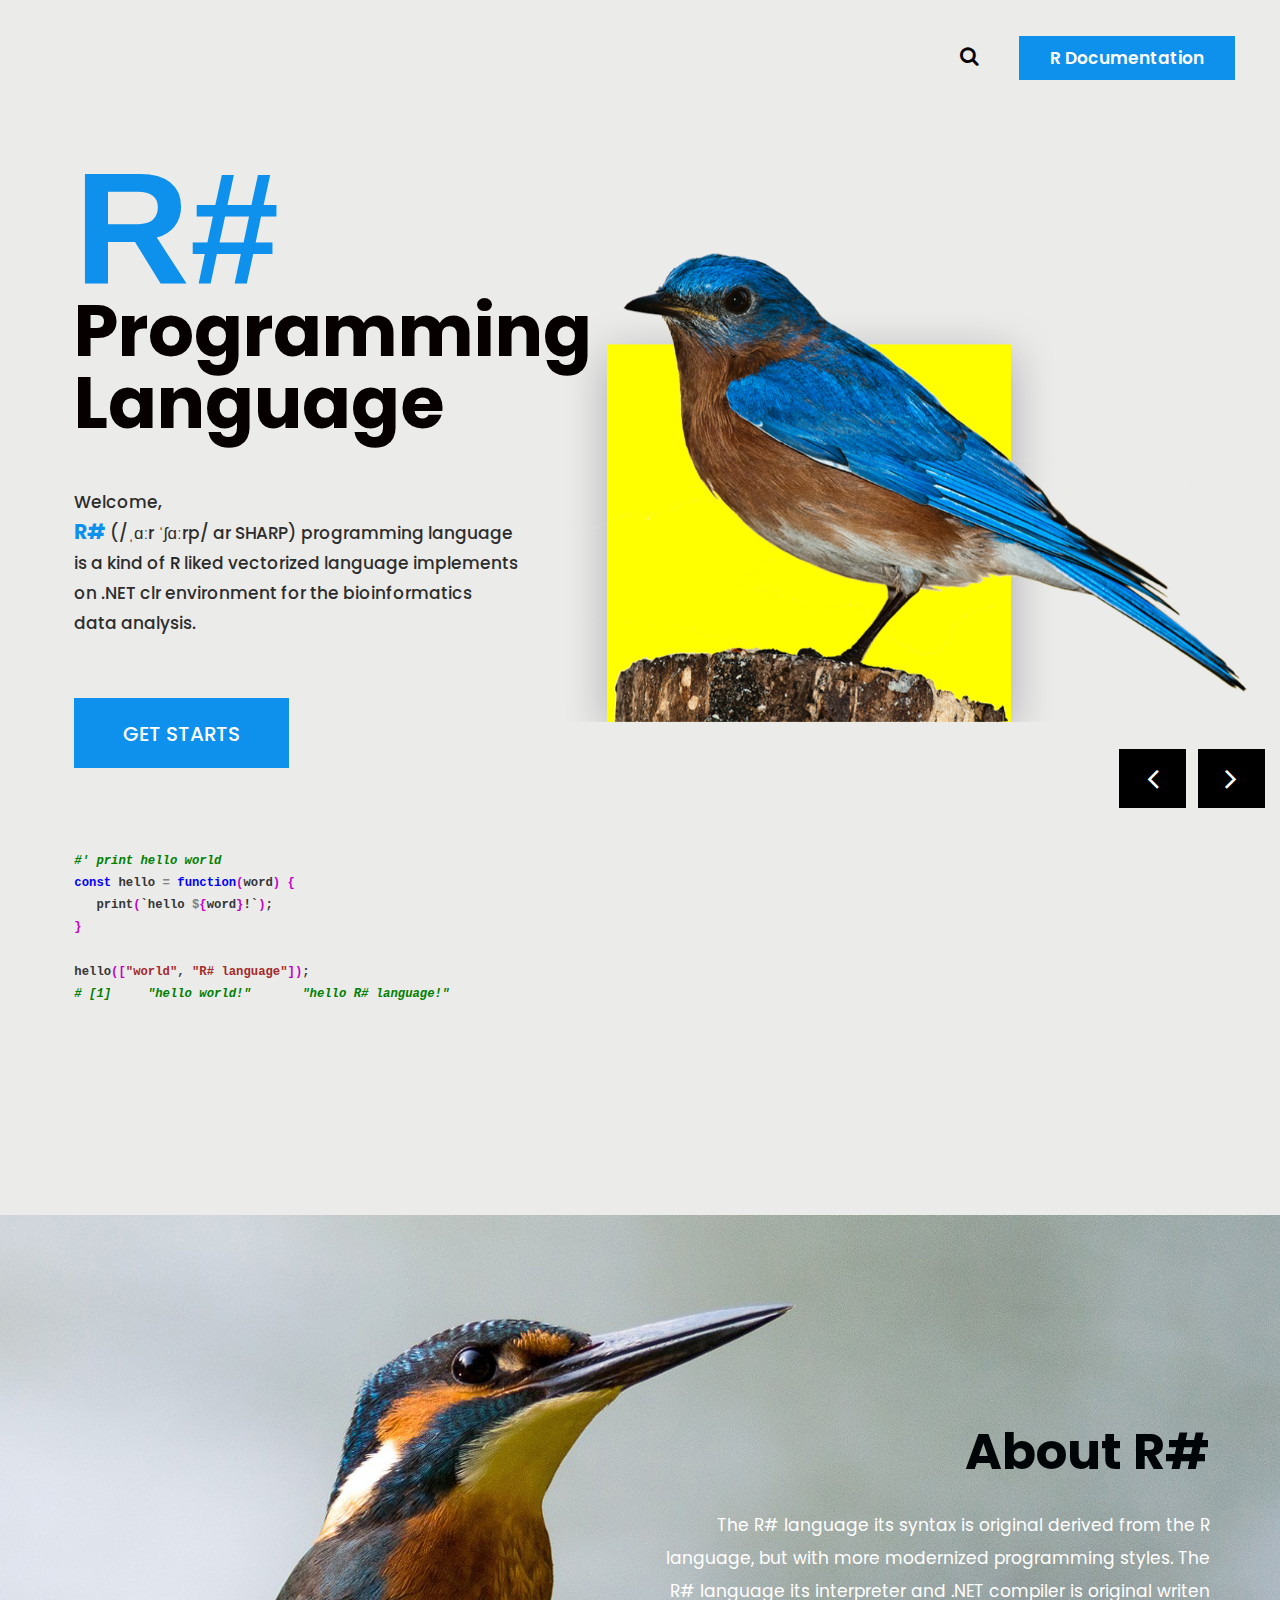
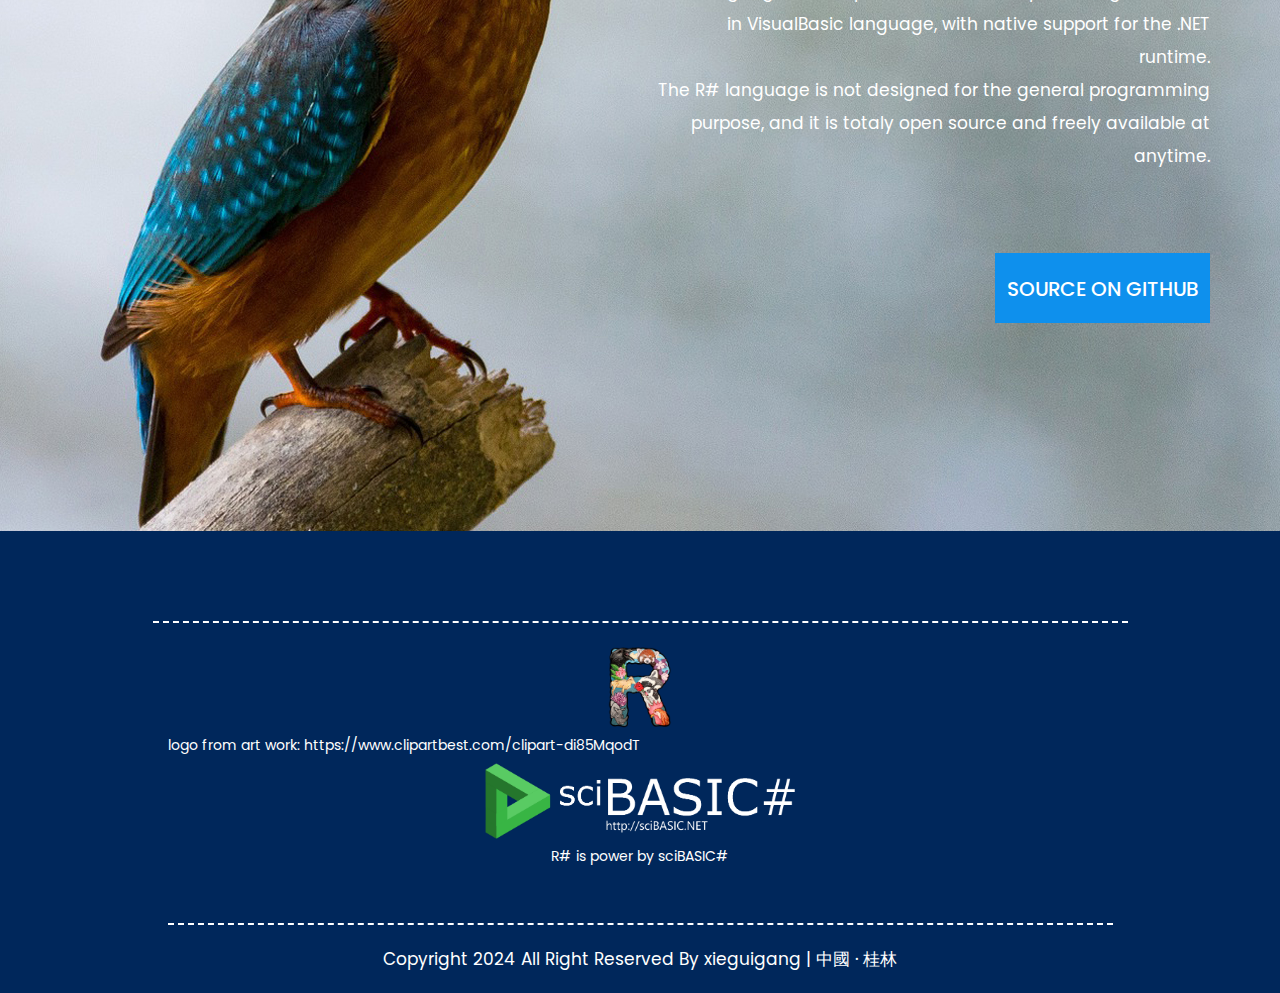
==== index.html @ 5ac5d201 "Update index.html" ====
<!DOCTYPE html>
<html lang="en">

<head>
   <!-- basic -->
   <meta charset="utf-8">
   <meta http-equiv="X-UA-Compatible" content="IE=edge">
   <!-- mobile metas -->
   <meta name="viewport" content="width=device-width, initial-scale=1">
   <meta name="viewport" content="initial-scale=1, maximum-scale=1">
   <!-- site metas -->
   <title>R# programming language</title>
   <meta name="keywords" content="R-sharp">
   <meta name="description" content="R-sharp programming language">
   <meta name="author" content="xieguigang">
   <!-- bootstrap css -->
   <link rel="stylesheet" href="assets/css/bootstrap.min.css">
   <!-- style css -->
   <link rel="stylesheet" href="assets/css/style.css">
   <!-- responsive-->
   <link rel="stylesheet" href="assets/css/responsive.css">
   <!-- awesome fontfamily -->
   <link rel="stylesheet" href="assets/css/font-awesome.min.css">

   <link rel="stylesheet" href="assets/css/page.css">
   <!--[if lt IE 9]>
      <script src="https://oss.maxcdn.com/html5shiv/3.7.3/html5shiv.min.js"></script>
      <script src="https://oss.maxcdn.com/respond/1.4.2/respond.min.js"></script><![endif]-->
</head>
<!-- body -->

<body class="main-layout">

   <!-- header -->
   <header>
      <!-- header inner -->
      <div class="head-top">
         <div class="container-fluid">
            <div class="row">
               <div class="col-sm-3">
                  <div class="logo">
                     <!-- <a href="/"><img src="assets/images/logo.png" class="logo-icon" /></a> -->
                  </div>
               </div>
               <div class="col-sm-9">
                  <ul class="email text_align_right">
                     <li class="d_none"><i class="fa fa-search" style="cursor: pointer;" aria-hidden="true"></i></li>
                     <li class="d_none"> <a href="https://rdocumentation.rsharp.net/">R Documentation</a> </li>
                  </ul>
               </div>
            </div>
         </div>
      </div>
   </header>
   <!-- end header -->
   <!-- start slider section -->
   <div class=" banner_main">
      <div class="container-fluid">
         <div class="row">
            <div class="col-md-5">
               <div class="bluid">
                  <h1><span class="rsharp_name" style="font-size: 160px;">R#</span>
                     <br><span class="black">Programming Language</span>
                  </h1>
                  <p>Welcome,<br> <span clas="rsharp_name"
                        style="font-weight: bolder; color: #0e90ed; font-size: larger;">R#</span>
                     (/ˌɑːr ˈʃɑːrp/ ar SHARP) programming language is a kind of <a
                        href="https://www.r-project.org/">R</a> liked vectorized language
                     implements on .NET clr environment for the bioinformatics data analysis.</p>
                  <a class="read_more" href="get-starts.html">Get Starts</a>

                  <p>
                  <pre>
<code id="hello_r">
#' print hello world
const hello = function(word) {
   print(`hello ${word}!`);
}

hello(["world", "R# language"]);
# [1]     "hello world!"       "hello R# language!"
</code>
                     </pre>
                  </p>
               </div>
            </div>
            <div class="col-md-7">
               <div id="myCarousel" class="carousel slide" data-ride="carousel">
                  <ol class="carousel-indicators">
                     <li data-target="#myCarousel" data-slide-to="0" class="active"></li>
                     <li data-target="#myCarousel" data-slide-to="1"></li>
                     <li data-target="#myCarousel" data-slide-to="2"></li>
                  </ol>
                  <div class="carousel-inner">
                     <div class="carousel-item active">
                        <div class="container">
                           <div class="carousel-caption relative">
                              <div class="banner_img">
                                 <figure><img src="assets/images/slider.png" alt="#" /></figure>
                              </div>
                           </div>
                        </div>
                     </div>
                     <div class="carousel-item">
                        <div class="container">
                           <div class="carousel-caption relative">
                              <div class="banner_img">
                                 <figure><img src="assets/images/slider.png" alt="#" /></figure>
                              </div>
                           </div>
                        </div>
                     </div>
                     <div class="carousel-item">
                        <div class="container">
                           <div class="carousel-caption relative">
                              <div class="banner_img">
                                 <figure><img src="assets/images/slider.png" alt="#" /></figure>
                              </div>
                           </div>
                        </div>
                     </div>
                  </div>
                  <a class="carousel-control-prev" href="#myCarousel" role="button" data-slide="prev">
                     <i class="fa fa-angle-left" aria-hidden="true"></i>
                     <span class="sr-only">Previous</span>
                  </a>
                  <a class="carousel-control-next" href="#myCarousel" role="button" data-slide="next">
                     <i class="fa fa-angle-right" aria-hidden="true"></i>
                     <span class="sr-only">Next</span>
                  </a>
               </div>
            </div>
         </div>
      </div>
   </div>
   <!-- end slider section -->
   <!-- about -->
   <div id="about" class="about">
      <div class="container">
         <div class="row">
            <div class="col-md-6 offset-md-6">
               <div class="titlepage text_align_right">
                  <h2>About R#</h2>
                  <p>The R# language its syntax is original derived from the R language, but with more modernized
                     programming styles. The R# language its interpreter and .NET compiler is original writen in
                     VisualBasic language, with native support for the .NET runtime.

                     <br />
                     The R# language is not designed for the general programming purpose, and it is totaly open source
                     and freely available at anytime.
                  </p>
                  <a class="read_more" href="https://github.com/rsharp-lang/R-sharp">Source on Github</a>
               </div>
            </div>
         </div>
      </div>
   </div>
   <!-- end about -->


   <!-- footer -->
   <footer>
      <div class="footer">
         <div class="container">
            <div class="row">
               <div class="col-md-10 offset-md-1 border-top1">
                  <a class="logo_footer" href="/"><img src="assets/images/logo.png" alt="#" style="width:72px;" /></a>
                  logo from art work: <a
                     href="https://www.clipartbest.com/clipart-di85MqodT">https://www.clipartbest.com/clipart-di85MqodT</a>
                  <br />
               </div>

               <div class="col-md-10 offset-md-1 text_align_center">
                  <ul class="text_align_center">
                     <li> <a href="https://github.com/xieguigang/sciBASIC"> <img src="assets/images/visualbasic.png"
                              style="width: 320px;" /> </a></li>
                  </ul>

                  <div>
                     R# is power by <a href="https://github.com/xieguigang/sciBASIC">sciBASIC#</a>
                  </div>
               </div>
            </div>
         </div>
         <div class="copyright text_align_center">
            <div class="container">
               <div class="row">
                  <div class="col-md-10 offset-md-1">
                     <p>Copyright 2024 All Right Reserved By <a
                           href="mailto://xie.guigang@gcmodeller.org">xieguigang</a>
                        |
                        中國 · 桂林</p>
                  </div>
               </div>
            </div>
         </div>
      </div>
   </footer>
   <!-- end footer -->
   <!-- Javascript files-->
   <script src="assets/js/jquery.min.js"></script>
   <script src="assets/js/bootstrap.bundle.min.js"></script>
   <script src="assets/js/jquery-3.0.0.min.js"></script>
   <script src="assets/js/custom.js"></script>

   <script src="assets/js/R_syntax.js"></script>
   <script src="assets/js/highlights.js"></script>

   <script type="text/javascript"> r_highlights("hello_r"); </script>
</body>

</html>
---- assets/css/style.css ----
/*--------------------------------------------------------------------- File Name: style.css ---------------------------------------------------------------------*/


/*--------------------------------------------------------------------- import Fonts ---------------------------------------------------------------------*/

@import url('https://fonts.googleapis.com/css?family=Rajdhani:300,400,500,600,700');
@import url('https://fonts.googleapis.com/css?family=Poppins:100,100i,200,200i,300,300i,400,400i,500,500i,600,600i,700,700i,800,800i,900,900i');
@import url('https://fonts.googleapis.com/css?family=Raleway:100,100i,200,200i,300,300i,400,400i,500,500i,600,600i,700,700i,800,800i,900,900i');

/*--------------------------------------------------------------------- import Files ---------------------------------------------------------------------*/

@import url(font-awesome.min.css);
@import url(owl.carousel.min.css);

/*--------------------------------------------------------------------- basic ---------------------------------------------------------------------*/

body {
     color: #666666;
     font-size: 14px;
     font-family: 'Poppins', sans-serif;
     line-height: 1.80857;
     font-weight: normal;
}

html {
     scroll-behavior: smooth;
}

a {
     color: #1f1f1f;
     text-decoration: none !important;
     outline: none !important;
     -webkit-transition: all .3s ease-in-out;
     -moz-transition: all .3s ease-in-out;
     -ms-transition: all .3s ease-in-out;
     -o-transition: all .3s ease-in-out;
     transition: all .3s ease-in-out;
}

h1,
h2,
h3,
h4,
h5,
h6 {
     letter-spacing: 0;
     font-weight: normal;
     position: relative;
     padding: 0;
     font-weight: normal;
     line-height: normal;
     color: #111111;
     margin: 0
}

h1 {
     font-size: 24px
}

h2 {
     font-size: 22px
}

h3 {
     font-size: 18px
}

h4 {
     font-size: 16px
}

h5 {
     font-size: 14px
}

h6 {
     font-size: 13px
}

*,
*::after,
*::before {
     -webkit-box-sizing: border-box;
     -moz-box-sizing: border-box;
     box-sizing: border-box;
}

h1 a,
h2 a,
h3 a,
h4 a,
h5 a,
h6 a {
     color: #212121;
     text-decoration: none !important;
     opacity: 1
}

button:focus {
     outline: none;
}

ul,
li,
ol {
     margin: 0px;
     padding: 0px;
     list-style: none;
}

p {
     margin: 0px;
     padding: 0;
     font-weight: 400;
     font-size: 17px;
     line-height: 28px;
}

a {
     color: #222222;
     text-decoration: none;
     outline: none !important;
}

a,
.btn {
     text-decoration: none !important;
     outline: none !important;
     -webkit-transition: all .3s ease-in-out;
     -moz-transition: all .3s ease-in-out;
     -ms-transition: all .3s ease-in-out;
     -o-transition: all .3s ease-in-out;
     transition: all .3s ease-in-out;
}

img {
     max-width: 100%;
     height: auto;
}

:focus {
     outline: 0;
}

.btn-custom {
     margin-top: 20px;
     background-color: transparent !important;
     border: 2px solid #ddd;
     padding: 12px 40px;
     font-size: 16px;
}

.lead {
     font-size: 18px;
     line-height: 30px;
     color: #767676;
     margin: 0;
     padding: 0;
}

.form-control:focus {
     border-color: #ffffff !important;
     box-shadow: 0 0 0 .2rem rgba(255, 255, 255, .25);
}

.navbar-form input {
     border: none !important;
}

.badge {
     font-weight: 500;
}

blockquote {
     margin: 20px 0 20px;
     padding: 30px;
}

button {
     border: 0;
     margin: 0;
     padding: 0;
     cursor: pointer;
}

.full {
     width: 100%;
     float: left;
     margin: 0;
     padding: 0;
}

.text_align_center {
     text-align: center;
}

.text_align_left {
     text-align: left;
}

.text_align_right {
     text-align: right;
}

.d_flex {
     display: flex;
     align-items: center;
     flex-wrap: wrap;
}

.container {
     max-width: 1170px;
}


/*---------------------------- preloader area ----------------------------*/

.loader_bg {
     position: fixed;
     z-index: 9999999;
     background: #fff;
     width: 100%;
     height: 100%;
}

.loader {
     height: 100%;
     width: 100%;
     position: absolute;
     left: 0;
     top: 0;
     display: flex;
     justify-content: center;
     align-items: center;
}

.loader img {
     width: 280px;
}


/*--------------------------------------------------------------------- header ---------------------------------------------------------------------*/

header {
     background: #ebebea;
     width: 100%;
     padding: 29px 30px;
}


/** menu section **/

ul.email {
     padding-top: 14px;
     display: flex;
     align-items: center;
     justify-content: flex-end;
     flex-wrap: wrap;
}

ul.email li {
     display: inline-block;
     padding: 0px 15px;
}

ul.email li:last-child {
     padding-right: 0;
}

ul.email li a {
     color: #fff;
     background: #0e90ed;
     padding: 10px 31px;
     font-size: 17px;
     font-weight: 600;
     transition: ease-in all 0.5s;
}

ul.email li i {
     color: #060000;
     font-size: 20px;
     padding-right: 10px;
}

ul.email li a:hover {
     background: #060000;
     border-radius: 0px 19px 0 19px;
}

ul.email li img {
     padding-right: 10px;
}

.sidepanel {
     width: 0;
     position: fixed;
     z-index: 9999999;
     height: 100%;
     top: 0;
     left: 0;
     background-color: #111;
     overflow-x: hidden;
     transition: 0.5s;
     padding-top: 60px;
}

.sidepanel a {
     padding: 8px 8px 8px 32px;
     text-decoration: none;
     font-size: 25px;
     color: #fff;
     display: block;
     transition: 0.3s;
}

.sidepanel a:hover {
     color: #0e90ed;
}

.sidepanel a.active {
     color: #0e90ed;
}

.sidepanel .closebtn {
     position: absolute;
     top: 0;
     right: 25px;
     font-size: 36px;
}

.openbtn {
     cursor: pointer;
     background-color: transparent;
     color: white;
     border: none;
}


/** banner_main **/

.banner_main {
     background: #ebebea;
     padding-bottom: 90px;
     padding-top: 90px;
}

.carousel-indicators {
     display: none;
}

#myCarousel a.carousel-control-next,
#myCarousel a.carousel-control-prev {
     background: #000000;
     width: 67px;
     height: 59px;
     top: 105%;
     opacity: 1;
     font-size: 33px;
}

#myCarousel a.carousel-control-prev {
     left: inherit;
     right: 10%;
}

#myCarousel a.carousel-control-next:focus,
#myCarousel a.carousel-control-next:hover,
#myCarousel a.carousel-control-prev:focus,
#myCarousel a.carousel-control-prev:hover {
     background: #0e90ed;
     opacity: 1;
}

.relative {
     position: inherit;
     bottom: 0;
     padding: 0;
}

.bluid {
     max-width: 444px;
     float: right;
     width: 100%;
     text-align: left;
}

.banner_main .bluid h1 {
     color: #0e90ed;
     font-size: 72px;
     line-height: 72px;
     font-weight: bold;
     padding-bottom: 48px;
}

.black {
     color: #060000;
}

.banner_main .bluid p {
     color: #2d2d2d;
     line-height: 30px;
     font-weight: 500;
     padding-bottom: 60px;
}

.banner_img {
     margin-top: 60px;
}

.banner_img figure {
     margin: 0;
}

.banner_img figure img {
     width: 100%;
}


/** about **/

.about {
     background: url(../images/about_bg.jpg);
     background-repeat: no-repeat;
     background-position: center;
     min-height: 916px;
     display: flex;
     align-items: center;
}

.about .titlepage {
     padding-bottom: 0;
}

.about .titlepage p {
     line-height: 33px;
     padding-top: 30px;
     color: #fff;
     font-weight: 400;
     padding-bottom: 80px;
}

.about .titlepage .read_more {
     float: right;
}

.about_box_img figure {
     margin: 0;
}

.about_box_img figure img {
     width: 100%;
}


/** end about **/

.titlepage {
     padding-bottom: 60px;
}

.titlepage h2 {
     font-size: 50px;
     font-weight: bold;
     line-height: 55px;
     color: #000508;
}

.read_more {
     display: block;
     background: #0e90ed;
     color: #fff;
     max-width: 215px;
     height: 70px;
     padding: 18px 0px;
     width: 100%;
     font-size: 20px;
     text-align: center;
     font-weight: 500;
     transition: ease-in all 0.5s;
     text-transform: uppercase;
}

.read_more:hover {
     background: #000508;
     color: #fff;
     transition: ease-in all 0.5s;
     border-radius: 0px 25px 0 25px;
}


/** our birds **/

.birds {
     padding-top: 90px;
     background: #ebebea;
}

.birds .titlepage p {
     color: #040101;
     line-height: 30px;
     padding-top: 30px;
     display: block;
}

.our_birds {
     position: relative;
}

.positi_abso {
     position: absolute;
     top: 50%;
     transform: translateY(-50%);
}

.padding_01 {
     padding: 0;
}

.our_birds .carousel-item img {
     width: 100%;
}


/* slider bird1 */

#bird1 a.carousel-control-next,
#bird1 a.carousel-control-prev {
     background: #eae5e9;
     width: 67px;
     height: 59px;
     top: 28%;
     opacity: 1;
     font-size: 33px;
     color: #1b2713;
}

#bird1 a.carousel-control-next {
     left: inherit;
     right: -5%;
     z-index: 9;
}

#bird1 .carousel-control-prev {
     display: none;
}

#bird1 a.carousel-control-next:focus,
#bird1 a.carousel-control-next:hover,
#bird1 a.carousel-control-prev:focus,
#bird1 a.carousel-control-prev:hover {
     background: #0e90ed;
     color: #fff;
     opacity: 1;
}


/* end slider bird1 */


/*  slider bird2 */

#bird2 a.carousel-control-next,
#bird2 a.carousel-control-prev {
     background: #b9c2b6;
     color: #1b2713;
     width: 67px;
     height: 59px;
     top: 70%;
     opacity: 1;
     font-size: 33px;
}

#bird2 a.carousel-control-next {
     left: inherit;
     right: 8%;
     z-index: 9;
}

#bird2 .carousel-control-prev {
     display: none;
}

#bird2 a.carousel-control-next:focus,
#bird2 a.carousel-control-next:hover,
#bird2 a.carousel-control-prev:focus,
#bird2 a.carousel-control-prev:hover {
     background: #0e90ed;
     color: #fff;
     opacity: 1;
}


/* end slider bird2 */


/*  slider bird3 */

#bird3 a.carousel-control-next,
#bird3 a.carousel-control-prev {
     background: #b9c2b6;
     color: #1b2713;
     width: 67px;
     height: 59px;
     top: -6%;
     opacity: 1;
     font-size: 33px;
}

#bird3 a.carousel-control-next {
     left: inherit;
     right: 41%;
     z-index: 9;
}

#bird3 .carousel-control-prev {
     display: none;
}

#bird3 a.carousel-control-next:focus,
#bird3 a.carousel-control-next:hover,
#bird3 a.carousel-control-prev:focus,
#bird3 a.carousel-control-prev:hover {
     background: #0e90ed;
     color: #fff;
     opacity: 1;
}


/* end slider bird3 */


/* slider bird4 */

.margin_topmini70p {
     margin-top: -150px;
}

#bird4 a.carousel-control-next,
#bird4 a.carousel-control-prev {
     background: #1d2b12;
     width: 67px;
     height: 59px;
     top: 75%;
     opacity: 1;
     font-size: 33px;
}

#bird4 .carousel-control-prev {
     left: -6%;
     z-index: 9;
}

#bird4 a.carousel-control-next {
     display: none;
}

#bird4 a.carousel-control-next:focus,
#bird4 a.carousel-control-next:hover,
#bird4 a.carousel-control-prev:focus,
#bird4 a.carousel-control-prev:hover {
     background: #0e90ed;
     color: #fff;
     opacity: 1;
}


/* end slider bird4 */


/** end our birds **/


/** testimonial **/

.testimonial {
     padding-top: 90px;
     background: #ebebea;
     padding-bottom: 62px;
}

.testimonial .titlepage {
     padding-bottom: 60px;
}

.testimonial .titlepage span {
     color: #0f0f0e;
     font-size: 17px;
     line-height: 30px;
     padding-top: 30px;
     display: block;
}

.posi_in {
     position: inherit;
     padding: 0;
}

.testomoniam_text {
     box-shadow: 0px 0px 69px -17px #1111;
     background-color: #fff;
     padding: 0px 50px 40px 50px;
     margin-top: 90px;
}

.testomoniam_text i img {
     margin-top: -89px;
}

.testomoniam_text h3 {
     margin-top: 20px;
     color: #504b4b;
     font-size: 22px;
     padding: 0;
     font-weight: 500;
     line-height: 20px;
}

.testomoniam_text span {
     color: #504b4b;
     font-size: 17px;
     padding: 0;
     text-transform: uppercase;
}

.testomoniam_text p {
     color: #504b4b;
     padding-bottom: 10px;
     display: block;
     text-align: left;
}

#testimo .carousel-control-next,
#testimo .carousel-control-prev {
     display: none;
}

.testimonial .carousel-indicators {
     display: block;
     display: flex;
     justify-content: center;
     align-items: center;
     flex-wrap: wrap;
     bottom: -60px;
}

.testimonial .carousel-indicators li {
     width: 20px;
     height: 20px;
     border-radius: 20px;
     display: inline-block;
     background-color: #00aeef;
}

.testimonial .carousel-indicators .active {
     background-color: #000000;
}

.bird_img figure {
     margin: 0;
}

.bird_img figure img {
     width: 100%;
}


/** end testimonial **/


/** newsletter **/

.newsletter {
     background-color: #ebebea;
     padding-top: 90px;
}

.newsletter .titlepage p {
     color: #504b4b;
     line-height: 30px;
     padding-top: 20px;
}

.newslatter_form {
     display: flex;
     align-items: center;
}

.news {
     color: #777676;
     border: inherit;
     padding: 0 30px;
     height: 80px;
     width: 100%;
     font-size: 17px;
}

.subs_btn {
     max-width: 243px;
     display: inline-block;
     background: #000;
     height: 80px;
     width: 100%;
     color: #fff;
     font-size: 17px;
     text-transform: uppercase;
     font-weight: 500;
     transition: ease-in all 0.5s;
}

.subs_btn:hover {
     background: #00aeef;
     transition: ease-in all 0.5s;
}


/** end newsletter **/


/** contact section **/

.contact {
     background: #ebebea;
     padding-top: 90px;
}

.contact_img figure {
     margin: 0;
}

.contact_img figure img {
     width: 100%;
}

.main_form .contactus {
     border: #fff solid 1px;
     padding: 0 15px;
     margin-bottom: 25px;
     width: 100%;
     height: 63px;
     background: #fff;
     color: #828181;
     font-size: 16px;
     font-weight: normal;
     box-shadow: 0px 0px 18px rgba(22, 22, 23, 0.11);
}

.main_form .textarea {
     border: #fff solid 1px;
     margin-bottom: 25px;
     width: 100%;
     background: #fff;
     color: #828181;
     font-size: 18px;
     font-weight: normal;
     padding: 36px 15px 0 15px;
     border-radius: 0;
     box-shadow: 0px 0px 18px rgba(22, 22, 23, 0.11);
     height: 109px;
}

.main_form .send_btn {
     font-size: 30px;
     transition: ease-in all 0.5s;
     background-color: #000000;
     text-transform: uppercase;
     color: #fff;
     padding: 17px 0px;
     max-width: 243px;
     width: 100%;
     display: block;
     margin-top: 10px !important;
     font-weight: 500;
     float: right;
}

.main_form .send_btn:hover {
     background-color: #00aeef;
     transition: ease-in all 0.5s;
     color: #000000;
     border-radius: 0 40px 0 40px;
}

#request *::placeholder {
     color: #828181;
     opacity: 1;
}

.no_ld {
     display: none;
}


/** end contact section **/


/** footer **/

.footer {
     background: #00275b;
     padding-top: 90px;
     color:white;
}

.logo_footer {
     padding-top: 20px;
     text-align: center;
     display: block;
}

.border-top1 {
     border-top: #ffffff dashed 2px;
}

.reader h3 {
     color: #02111c;
     font-size: 30px;
     font-weight: 500;
     line-height: 35px;
     margin-bottom: 15px;
     margin-top: 26px;
}

.reader li {
     font-size: 17px;
     line-height: 26px;
     color: #02111c;
}

.reader li a:hover {
     color: #0d90ed;
}

ul.social_icon {
     padding-top: 30px;
}

ul.social_icon li {
     display: inline-block;
     padding-right: 18px;
}

ul.social_icon li:last-child {
     padding-right: 0;
}

ul.social_icon li a {
     background: transparent;
     color: #00aeef;
     width: 30px;
     height: 30px;
     display: inline-block;
     text-align: center;
     line-height: 28px;
     border-radius: 100%;
     font-size: 15px;
     font-weight: bold;
     border: #00aeef solid 1px;
}

ul.social_icon li a:hover {
     background: #00aeef;
     color: #fff;
     transform: rotate(360deg);
     transition: ease-in all 0.7s;
}

.copyright p {
     margin-top: 54px;
     color: white;
     padding: 20px 0px;
     border-top: dashed #ffffff 2px;
}

.copyright a {
     color: white;
}

.copyright a:hover {
     color: #00aeef;
}

.footer a {
     color: white;
}

.footer a:hover {
     color: #00aeef;
}

/** end footer **/


/*- - ener page css--*/
.inner_page header {
     box-shadow: 0 -3px 12px 0px #0e90ed;
}



.inner_page .about,
.testimonial,
.contact,
.birds {
     margin-top: 90px;
}

.logo-icon {
     width: 72px;
}

.rsharp_name {
     font-family: 'Lucida Sans', 'Lucida Sans Regular', 'Lucida Grande', 'Lucida Sans Unicode', Geneva, Verdana, sans-serif;
}
---- assets/css/responsive.css ----
/*--------------------------------------------------------------------- File Name: responsive.css ---------------------------------------------------------------------*/

@media (min-width: 1200px) and (max-width: 1320px) {
    #myCarousel a.carousel-control-prev {
        right: 11%;
    }
}

@media (min-width: 992px) and (max-width: 1199px) {
    #myCarousel a.carousel-control-prev {
        right: 11%;
    }
    .reader li {
        font-size: 14px;
    }
}

@media (min-width: 768px) and (max-width: 991px) {
    ul.email {
        padding-top: 4px;
    }
    .banner_main .bluid h1 {
        font-size: 75px;
        line-height: 90px;
    }
    #myCarousel a.carousel-control-prev {
        right: 18%;
    }
    .titlepage h2 {
        font-size: 40px;
    }
}

@media (min-width: 576px) and (max-width: 767px) {
    header {
        padding: 29px 3px;
    }
    .logo {
        text-align: center;
        display: block;
        width: 181px;
    }
    #myCarousel a.carousel-control-prev {
        right: 14%;
    }
    .bluid {
        max-width: inherit;
    }
    .banner_main .bluid h1 {
        color: #0e90ed;
        font-size: 84px;
        line-height: 109px;
    }
    .padding_01 {
        padding: 15px;
    }
    #bird1 a.carousel-control-next {
        right: 0%;
    }
    #bird2 a.carousel-control-next {
        right: 0%;
    }
    #bird3 a.carousel-control-next {
        right: 0%;
    }
    #bird4 .carousel-control-prev {
        left: 0%;
    }
    .main_form {
        margin-top: 30px;
    }
    .no_mo {
        display: none;
    }
    .no_ld {
        display: inherit;
    }
}

@media (max-width: 575px) {
    header {
        padding: 33px 10px;
    }
    .d_none {
        display: none !important;
    }
    .email {
        padding-top: 0 !important;
        margin-top: -42px;
    }
    .logo {
        display: block;
        width: 144px;
        float: left;
    }
    #myCarousel a.carousel-control-prev {
        right: 25%;
    }
    .bluid {
        max-width: inherit;
    }
    .banner_main .bluid h1 {
        font-size: 61px;
        line-height: 84px;
    }
    .padding_01 {
        padding: 15px;
    }
    #bird1 a.carousel-control-next {
        right: 0%;
    }
    #bird2 a.carousel-control-next {
        right: 0%;
    }
    #bird3 a.carousel-control-next {
        right: 0%;
    }
    #bird4 .carousel-control-prev {
        left: 0%;
    }
    .titlepage h2 {
        font-size: 33px;
    }
    .testomoniam_text {
        padding: 0px 20px 40px 20px;
    }
    .newslatter_form {
        display: inherit;
    }
    .news {
        margin-bottom: 30px;
    }
    .main_form {
        margin-top: 30px;
    }
    .no_mo {
        display: none;
    }
    .no_ld {
        display: inherit;
    }
}
---- assets/css/page.css ----
code {
  color: rgb(194, 42, 42);
  background: inherit;
  font-style: italic;
  font-weight: bold;
}

pre code {
  color: rgb(54, 54, 54);
  font-style: normal;
}

.character {
  color: brown;
}

.comment {
  color: green;
  font-style: italic;
}

.number {
  color: skyblue;
}

.keyword {
  color: blue;
  font-weight: bold;
}

.operator {
  color: gray;
  font-weight: bold;
}

.bracket {
  color: rgb(197, 1, 197);
  font-weight: bold;
}

.logical {
  color: fuchsia;
  font-style: italic;
}
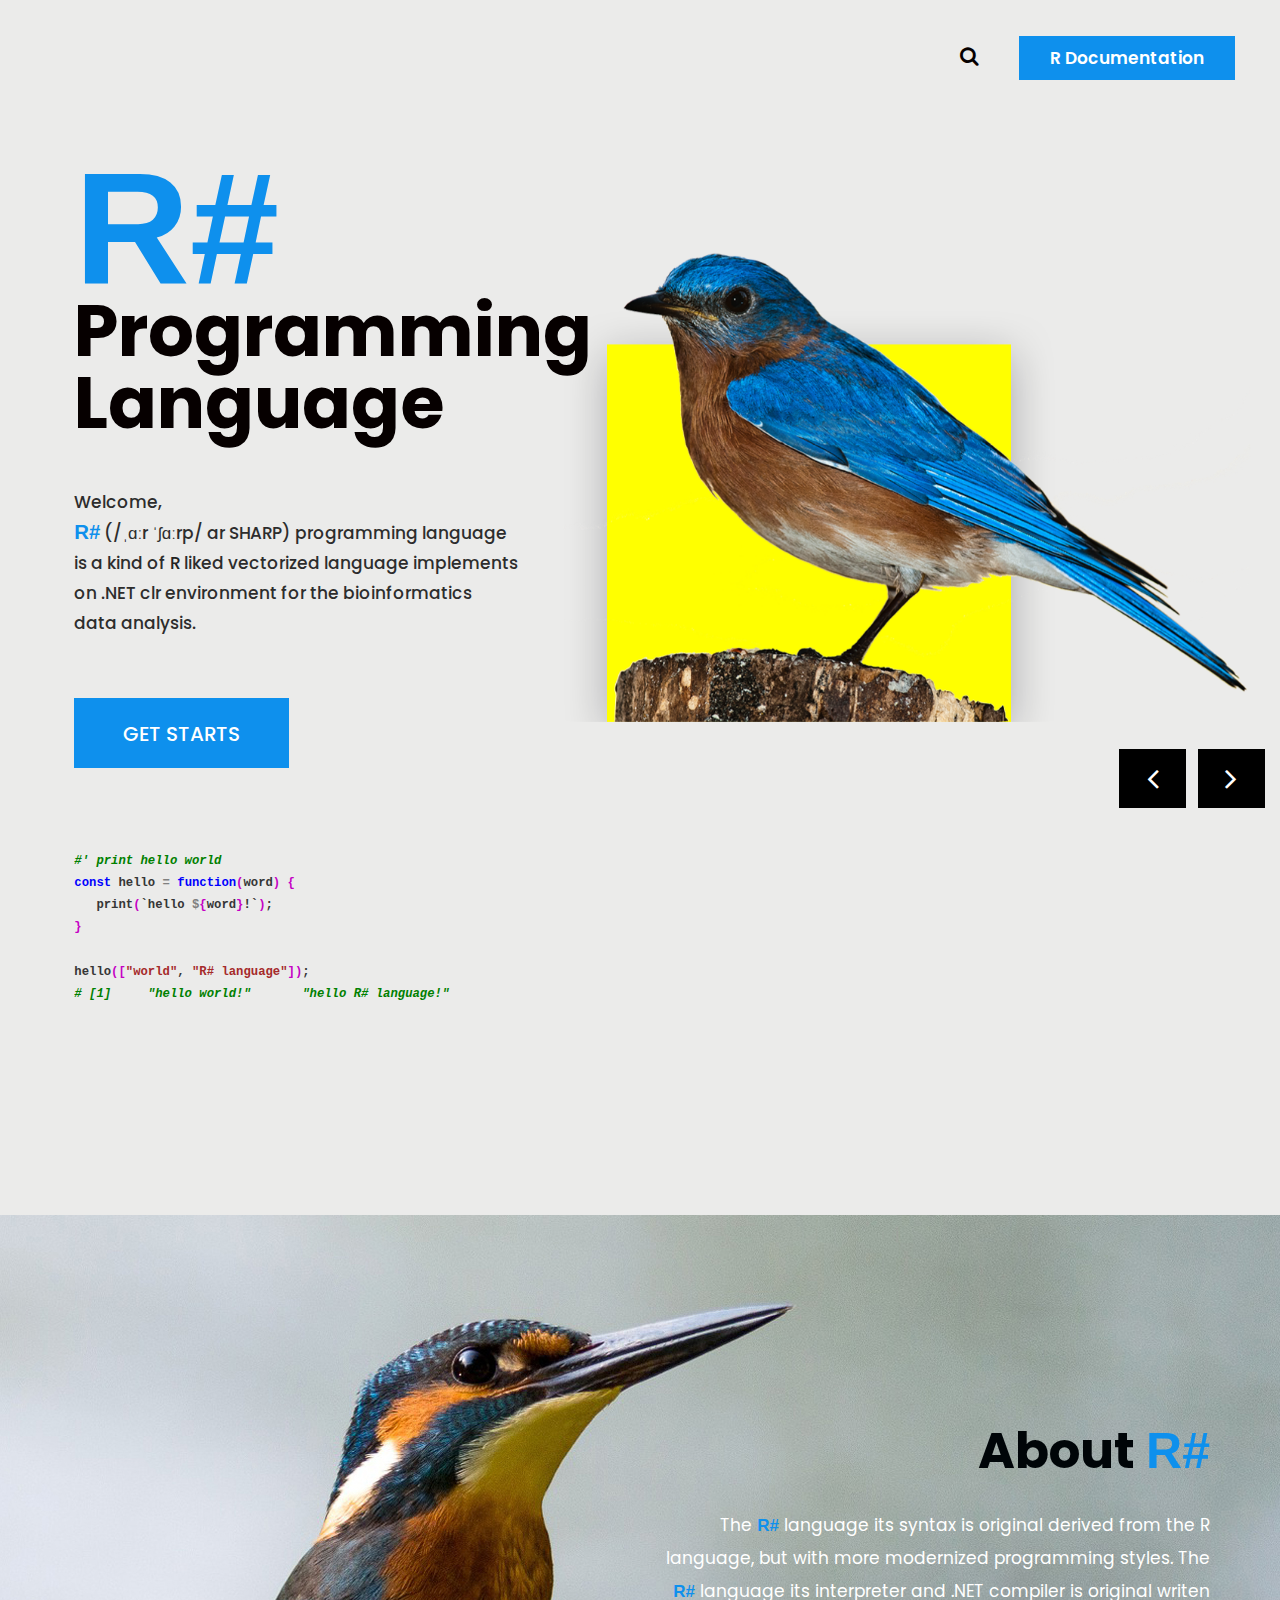
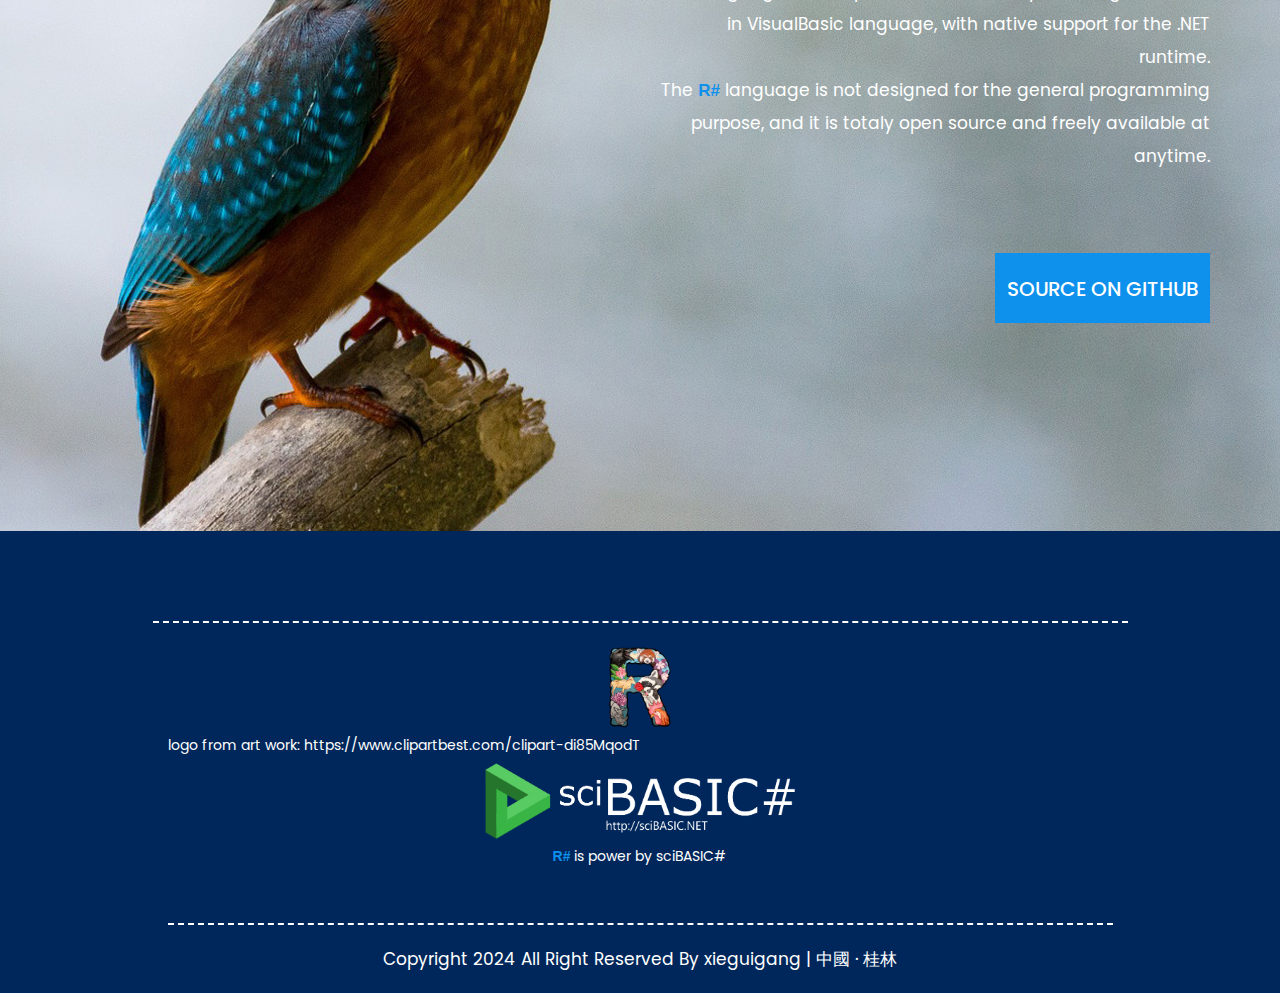
==== commit 725eff02: "how to add demo code?" ====
--- a/index.html
+++ b/index.html
@@ -62,8 +62,7 @@
                   <h1><span class="rsharp_name" style="font-size: 160px;">R#</span>
                      <br><span class="black">Programming Language</span>
                   </h1>
-                  <p>Welcome,<br> <span clas="rsharp_name"
-                        style="font-weight: bolder; color: #0e90ed; font-size: larger;">R#</span>
+                  <p>Welcome,<br> <span class="rsharp_name" style="font-size: larger;">R#</span>
                      (/ˌɑːr ˈʃɑːrp/ ar SHARP) programming language is a kind of <a
                         href="https://www.r-project.org/">R</a> liked vectorized language
                      implements on .NET clr environment for the bioinformatics data analysis.</p>
@@ -140,13 +139,16 @@
          <div class="row">
             <div class="col-md-6 offset-md-6">
                <div class="titlepage text_align_right">
-                  <h2>About R#</h2>
-                  <p>The R# language its syntax is original derived from the R language, but with more modernized
-                     programming styles. The R# language its interpreter and .NET compiler is original writen in
+                  <h2>About <span class="rsharp_name">R#</span></h2>
+                  <p>The <span class="rsharp_name">R#</span> language its syntax is original derived from the R
+                     language, but with more modernized
+                     programming styles. The <span class="rsharp_name">R#</span> language its interpreter and .NET
+                     compiler is original writen in
                      VisualBasic language, with native support for the .NET runtime.
 
                      <br />
-                     The R# language is not designed for the general programming purpose, and it is totaly open source
+                     The <span class="rsharp_name">R#</span> language is not designed for the general programming
+                     purpose, and it is totaly open source
                      and freely available at anytime.
                   </p>
                   <a class="read_more" href="https://github.com/rsharp-lang/R-sharp">Source on Github</a>
@@ -177,7 +179,8 @@
                   </ul>
 
                   <div>
-                     R# is power by <a href="https://github.com/xieguigang/sciBASIC">sciBASIC#</a>
+                     <span class="rsharp_name">R#</span> is power by <a
+                        href="https://github.com/xieguigang/sciBASIC">sciBASIC#</a>
                   </div>
                </div>
             </div>
--- a/assets/css/style.css
+++ b/assets/css/style.css
@@ -898,7 +898,7 @@
 .footer {
      background: #00275b;
      padding-top: 90px;
-     color:white;
+     color: white;
 }
 
 .logo_footer {
@@ -1010,4 +1010,6 @@
 
 .rsharp_name {
      font-family: 'Lucida Sans', 'Lucida Sans Regular', 'Lucida Grande', 'Lucida Sans Unicode', Geneva, Verdana, sans-serif;
+     font-weight: bolder;
+     color: #0e90ed;
 }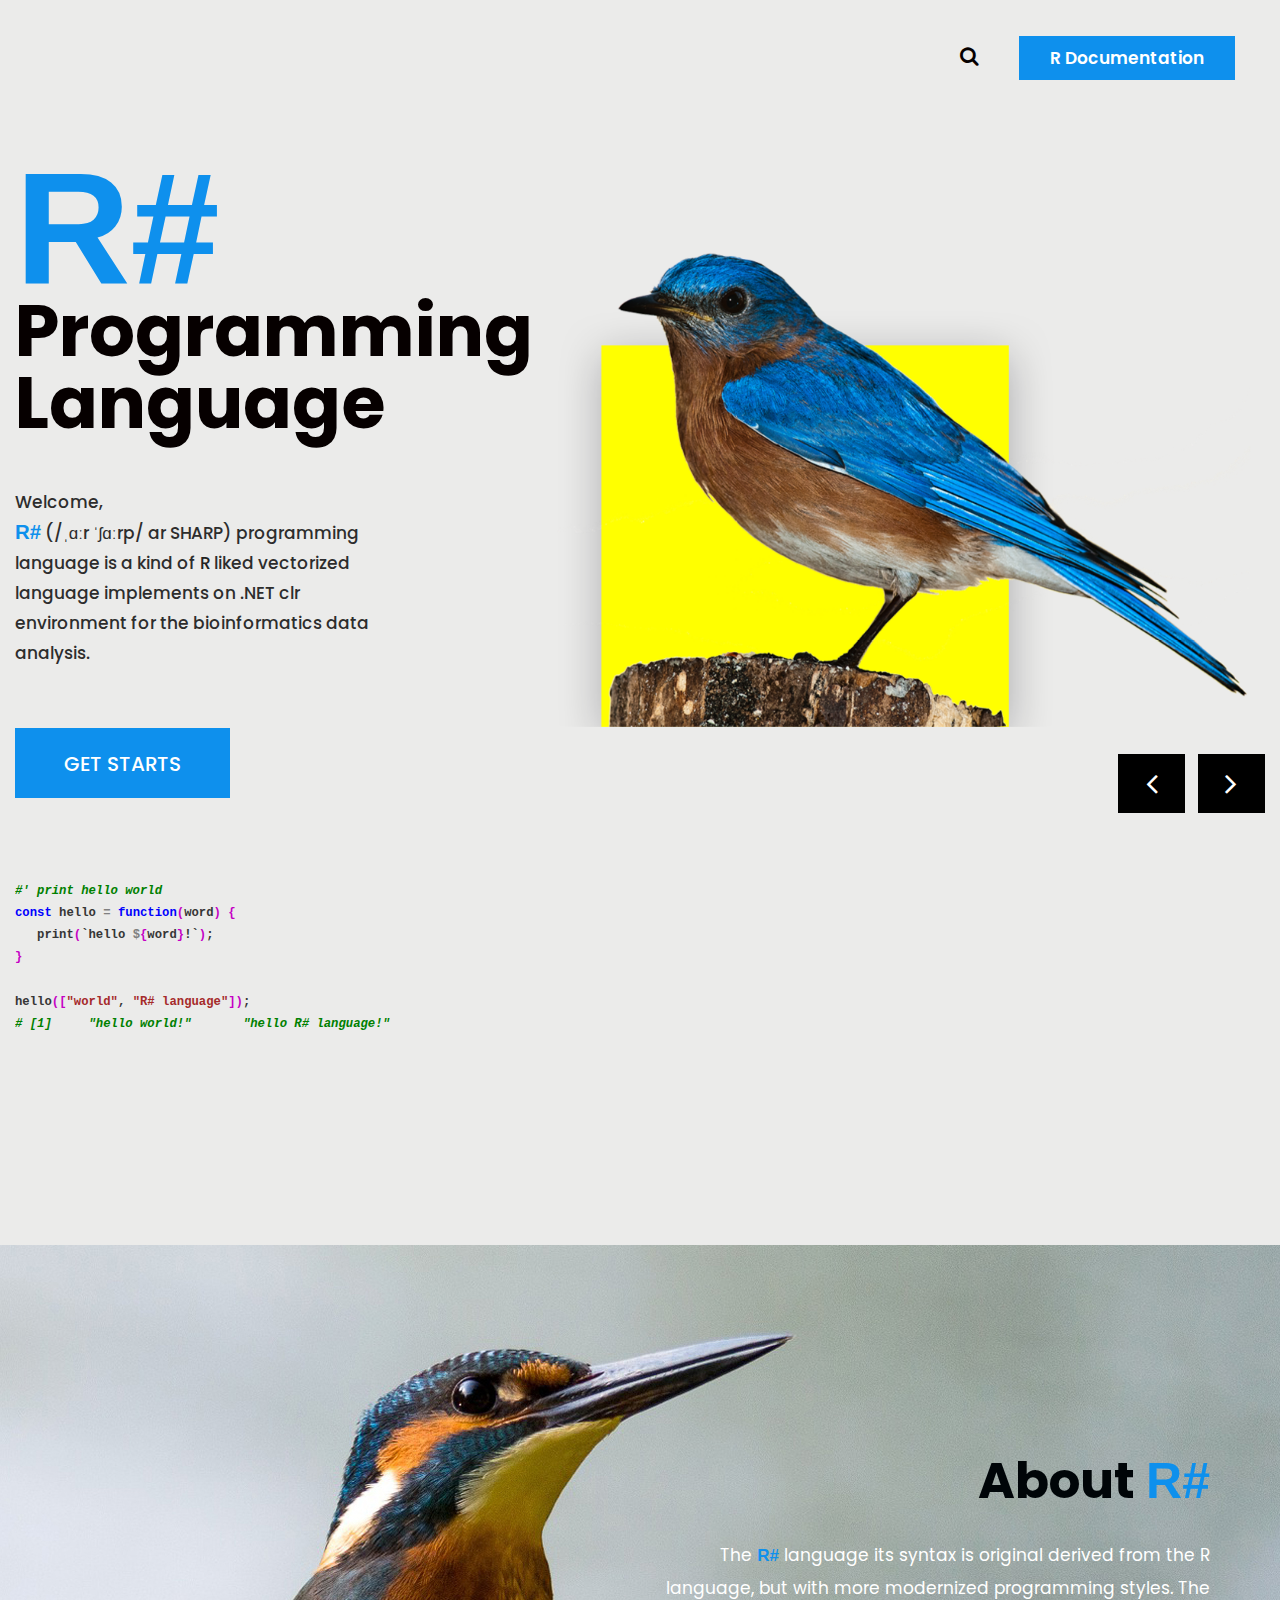
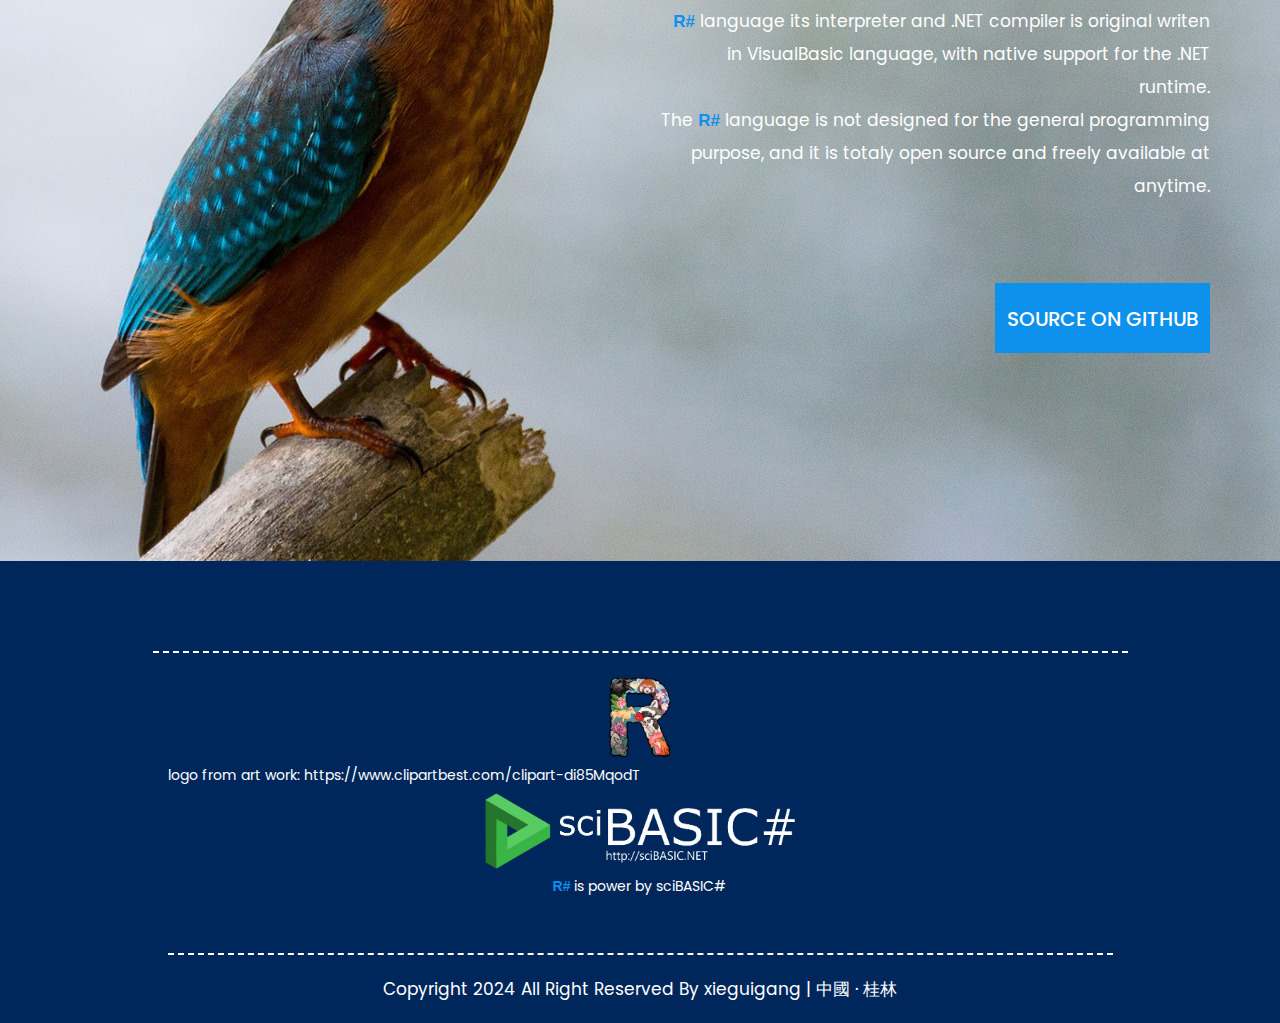
==== commit 3ab4d0fa: "adjust page styles" ====
--- a/index.html
+++ b/index.html
@@ -57,7 +57,7 @@
    <div class=" banner_main">
       <div class="container-fluid">
          <div class="row">
-            <div class="col-md-5">
+            <div class="col-md-4">
                <div class="bluid">
                   <h1><span class="rsharp_name" style="font-size: 160px;">R#</span>
                      <br><span class="black">Programming Language</span>
@@ -83,8 +83,8 @@
                   </p>
                </div>
             </div>
-            <div class="col-md-7">
-               <div id="myCarousel" class="carousel slide" data-ride="carousel">
+            <div class="col-md-8">
+               <div id="myCarousel" class="carousel slide" data-ride="carousel" style="margin-left: 100px;">
                   <ol class="carousel-indicators">
                      <li data-target="#myCarousel" data-slide-to="0" class="active"></li>
                      <li data-target="#myCarousel" data-slide-to="1"></li>
@@ -103,8 +103,46 @@
                      <div class="carousel-item">
                         <div class="container">
                            <div class="carousel-caption relative">
-                              <div class="banner_img">
-                                 <figure><img src="assets/images/slider.png" alt="#" /></figure>
+                              <div class="banner_img" style="background-color: transparent;
+                                 filter: blur(4px);
+                                 -webkit-filter: blur(4px);
+                                 background-image: url(assets/images/HR2MSI_mouse_urinary_bladder_S096_RGB.png);
+                                 background-repeat: no-repeat;">
+                                 <figure>
+
+                                    <pre style="text-align: left; z-index: 999;background-color: transparent;">
+<code id="msi_demo_r">
+require(MSImaging);
+require(mzkit);
+require(ggplot);
+
+options(memory.load = "max");
+
+bitmap(file = "./HR2MSI_mouse_urinary_bladder_S096_RGB.png", size = [3300, 2000]) {
+   # load mzpack/imzML raw data file
+   # and config ggplot data source driver 
+   # as MSImaging data reader
+   ggplot(open.mzpack(system.file("data/HR2MSI mouse urinary bladder S096 - Figure1.cdf", package = "MSImaging")),           
+         padding = "padding: 200px 600px 200px 250px;"
+   ) 
+      # rendering of rgb channels ion m/z
+      + geom_red(mz = 743.5468, tolerance = "da:0.3")
+      + geom_green(mz = 798.5414, tolerance = "da:0.3")
+      + geom_blue(mz = 741.5303, tolerance = "da:0.3")
+      + theme(panel.background = "black", panel.grid = element_blank())
+      + geom_MSIfilters(
+         TrIQ_scale(0.999)
+      )
+      # add ggplot charting elements
+      + ggtitle("HR2MSI mouse urinary bladder S096 - Figure1")
+      + labs(x = "Dimension(X)", y = "Dimension(Y)")
+      + scale_x_continuous(labels = "F0")
+      + scale_y_continuous(labels = "F0")
+   ;
+}         
+        </code></pre>
+
+                                 </figure>
                               </div>
                            </div>
                         </div>
@@ -209,7 +247,10 @@
    <script src="assets/js/R_syntax.js"></script>
    <script src="assets/js/highlights.js"></script>
 
-   <script type="text/javascript"> r_highlights("hello_r"); </script>
+   <script type="text/javascript">
+      r_highlights("hello_r");
+      r_highlights("msi_demo_r");
+   </script>
 </body>
 
 </html>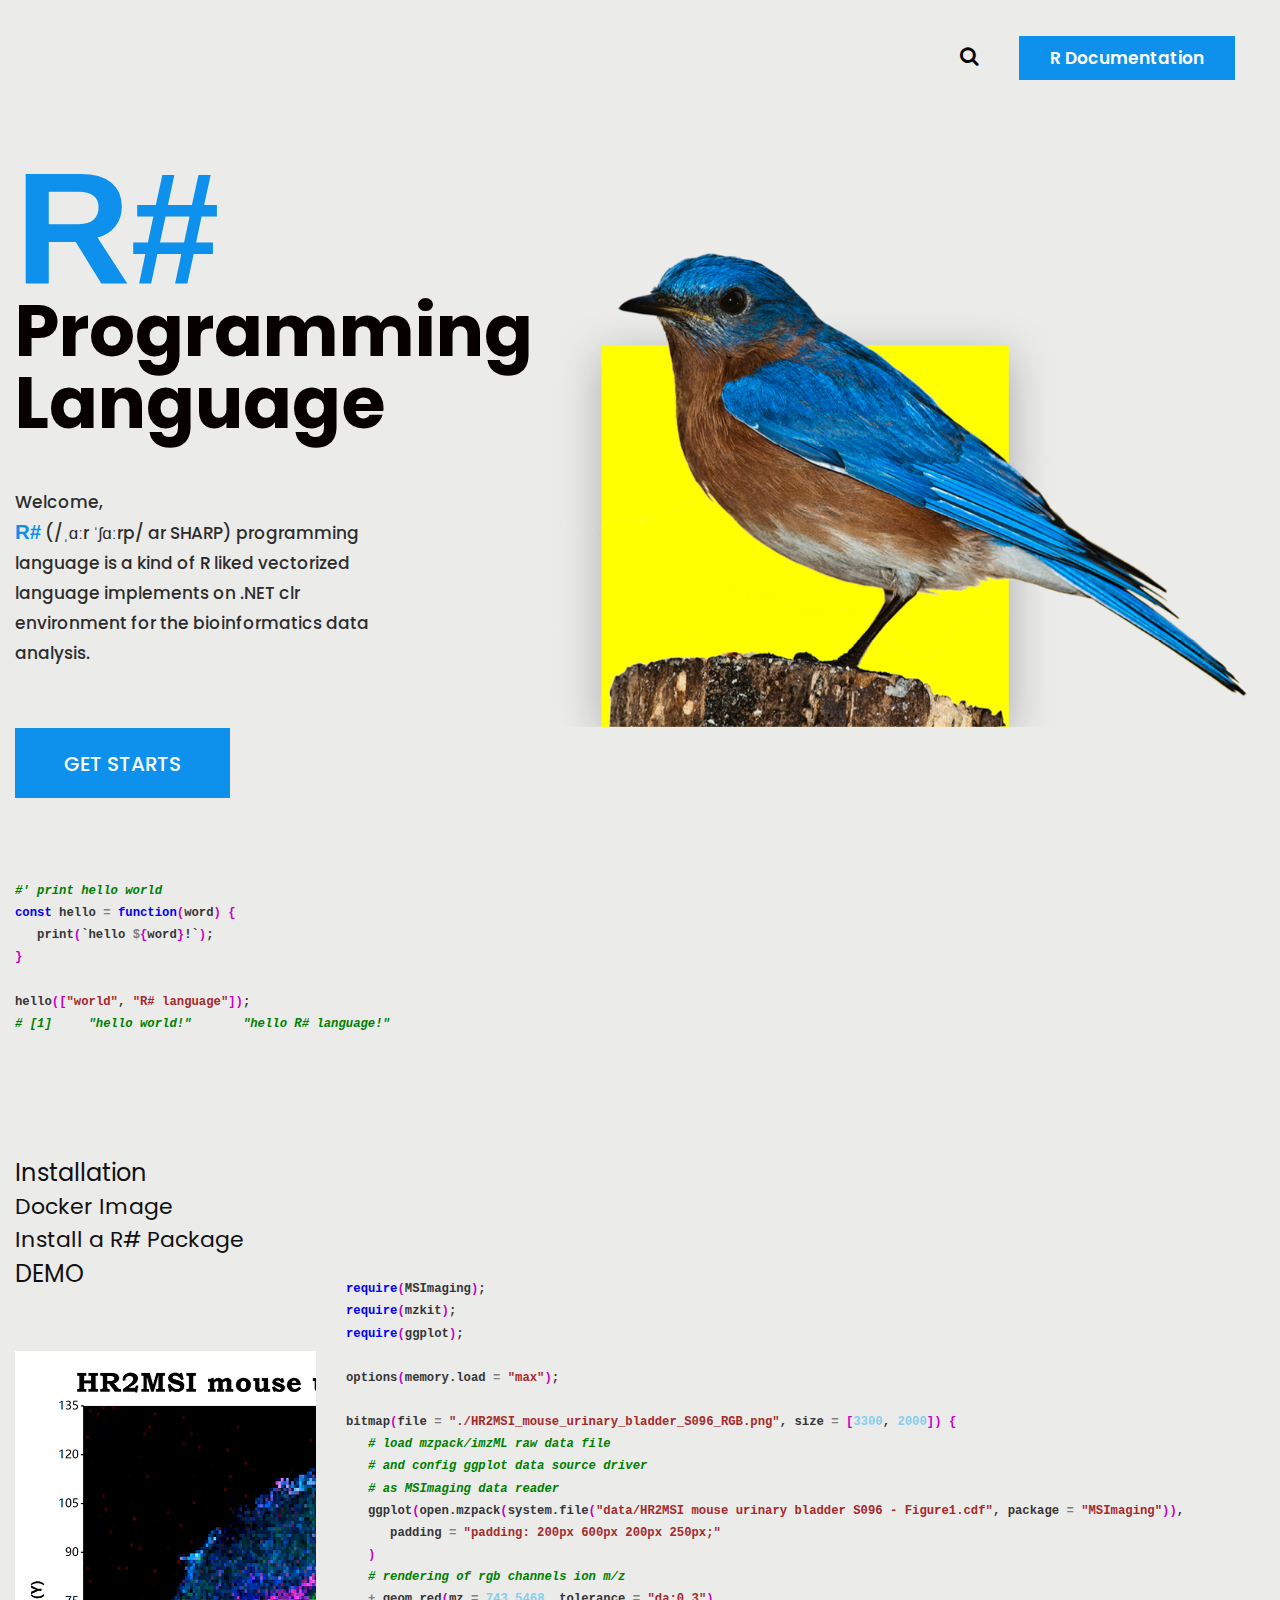
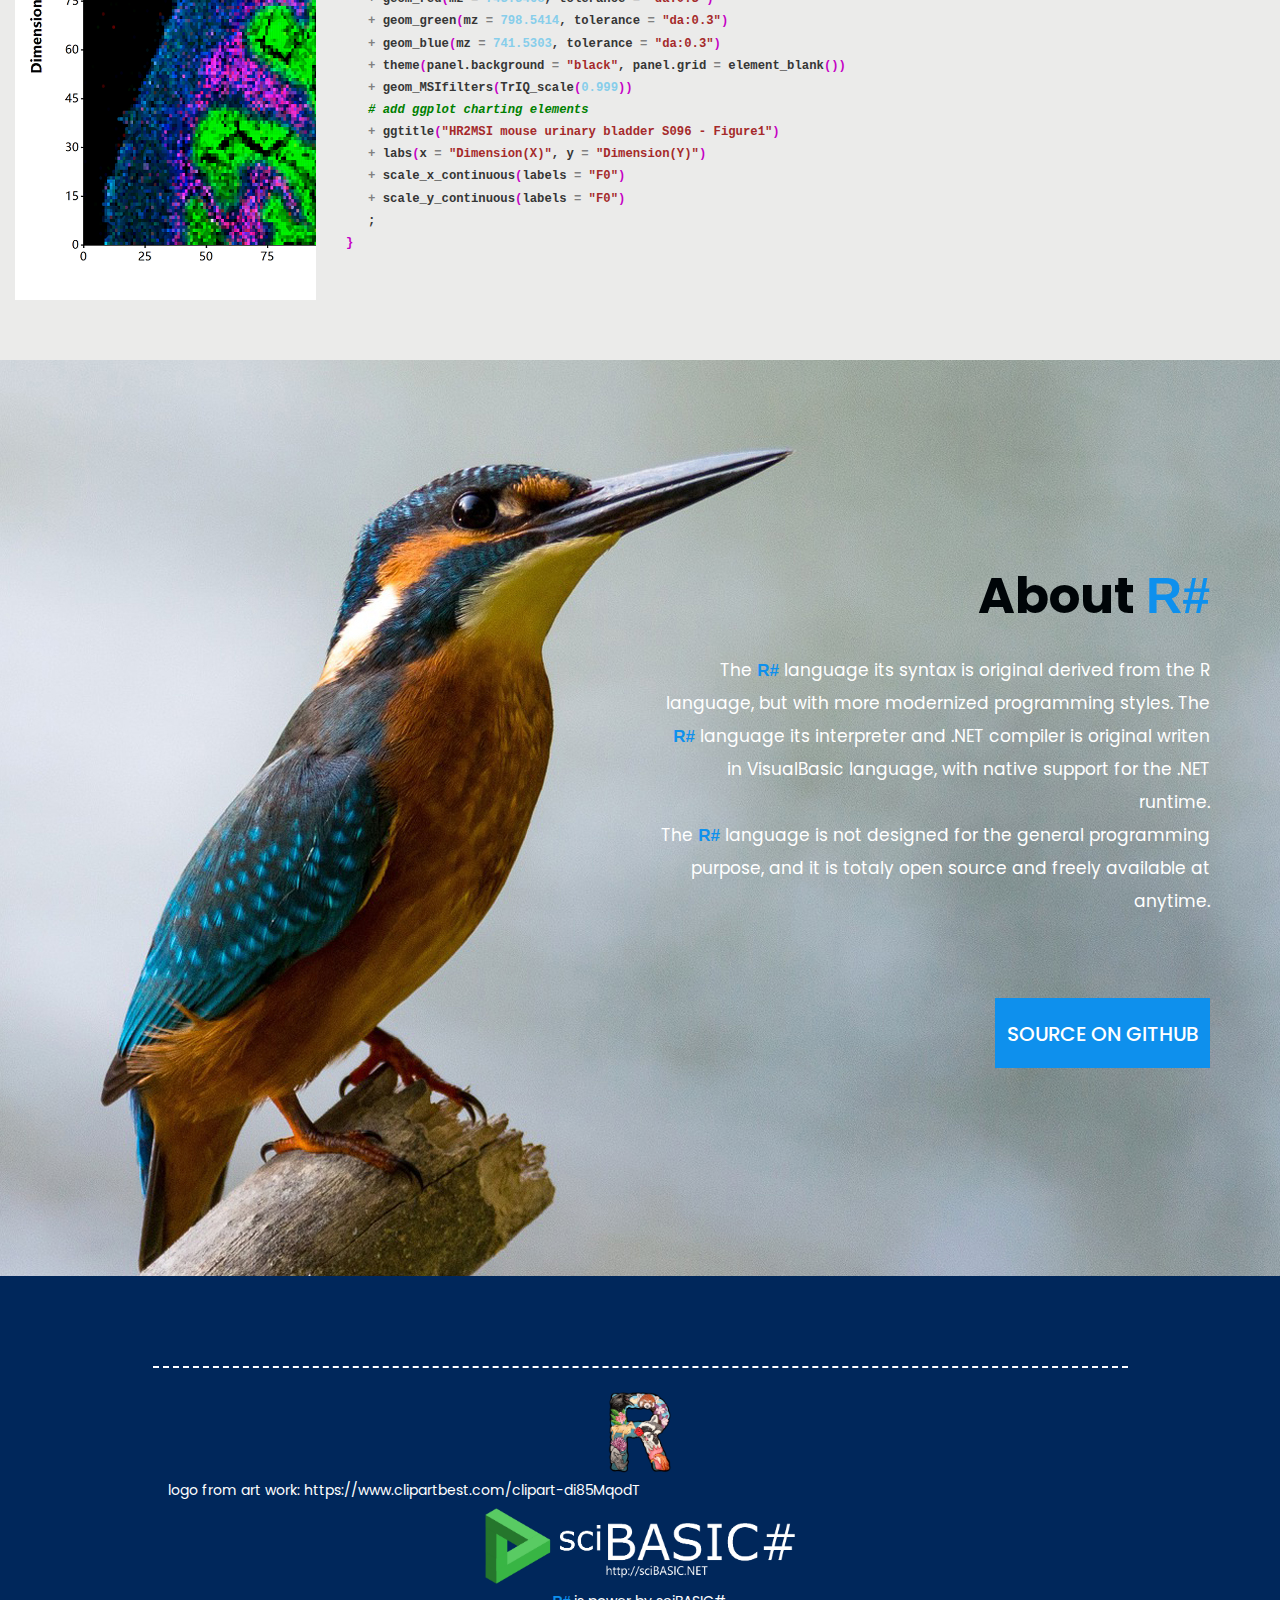
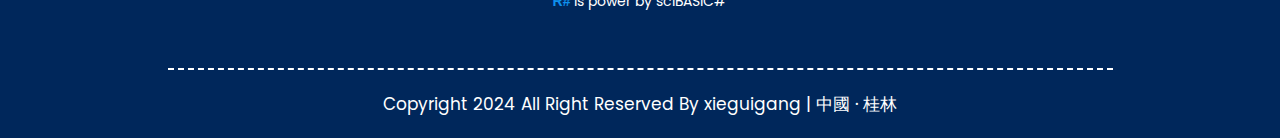
==== commit c7762861: "Update index.html" ====
--- a/index.html
+++ b/index.html
@@ -23,9 +23,6 @@
    <link rel="stylesheet" href="assets/css/font-awesome.min.css">
 
    <link rel="stylesheet" href="assets/css/page.css">
-   <!--[if lt IE 9]>
-      <script src="https://oss.maxcdn.com/html5shiv/3.7.3/html5shiv.min.js"></script>
-      <script src="https://oss.maxcdn.com/respond/1.4.2/respond.min.js"></script><![endif]-->
 </head>
 <!-- body -->
 
@@ -87,8 +84,6 @@
                <div id="myCarousel" class="carousel slide" data-ride="carousel" style="margin-left: 100px;">
                   <ol class="carousel-indicators">
                      <li data-target="#myCarousel" data-slide-to="0" class="active"></li>
-                     <li data-target="#myCarousel" data-slide-to="1"></li>
-                     <li data-target="#myCarousel" data-slide-to="2"></li>
                   </ol>
                   <div class="carousel-inner">
                      <div class="carousel-item active">
@@ -100,17 +95,45 @@
                            </div>
                         </div>
                      </div>
-                     <div class="carousel-item">
-                        <div class="container">
-                           <div class="carousel-caption relative">
-                              <div class="banner_img" style="background-color: transparent;
-                                 filter: blur(4px);
-                                 -webkit-filter: blur(4px);
-                                 background-image: url(assets/images/HR2MSI_mouse_urinary_bladder_S096_RGB.png);
-                                 background-repeat: no-repeat;">
-                                 <figure>
-
-                                    <pre style="text-align: left; z-index: 999;background-color: transparent;">
+                  </div>
+                  <a class="carousel-control-prev" href="#myCarousel" role="button" data-slide="prev" style="display:none;">
+                     <i class="fa fa-angle-left" aria-hidden="true"></i>
+                     <span class="sr-only">Previous</span>
+                  </a>
+                  <a class="carousel-control-next" href="#myCarousel" role="button" data-slide="next" style="display:none;">
+                     <i class="fa fa-angle-right" aria-hidden="true"></i>
+                     <span class="sr-only">Next</span>
+                  </a>
+               </div>
+            </div>
+         </div>
+
+         <div class="row">
+            <div class="col">
+               <h1>Installation</h1>
+               <h2>Docker Image</h2>
+               <h2>Install a R# Package</h2>
+            </div>
+         </div>
+
+         <div class="row">
+            <div class="col">
+
+               <h1>DEMO</h1>
+
+               <div class="banner_img" style="
+                           background-image: url(assets/images/HR2MSI_mouse_urinary_bladder_S096_RGB.png);
+                           background-repeat: no-repeat; height:100%;">
+
+               </div>
+
+
+
+            </div>
+            <div class="col">
+               <figure>
+
+                  <pre style="text-align: left;">
 <code id="msi_demo_r">
 require(MSImaging);
 require(mzkit);
@@ -123,51 +146,27 @@
    # and config ggplot data source driver 
    # as MSImaging data reader
    ggplot(open.mzpack(system.file("data/HR2MSI mouse urinary bladder S096 - Figure1.cdf", package = "MSImaging")),           
-         padding = "padding: 200px 600px 200px 250px;"
+      padding = "padding: 200px 600px 200px 250px;"
    ) 
-      # rendering of rgb channels ion m/z
-      + geom_red(mz = 743.5468, tolerance = "da:0.3")
-      + geom_green(mz = 798.5414, tolerance = "da:0.3")
-      + geom_blue(mz = 741.5303, tolerance = "da:0.3")
-      + theme(panel.background = "black", panel.grid = element_blank())
-      + geom_MSIfilters(
-         TrIQ_scale(0.999)
-      )
-      # add ggplot charting elements
-      + ggtitle("HR2MSI mouse urinary bladder S096 - Figure1")
-      + labs(x = "Dimension(X)", y = "Dimension(Y)")
-      + scale_x_continuous(labels = "F0")
-      + scale_y_continuous(labels = "F0")
+   # rendering of rgb channels ion m/z
+   + geom_red(mz = 743.5468, tolerance = "da:0.3")
+   + geom_green(mz = 798.5414, tolerance = "da:0.3")
+   + geom_blue(mz = 741.5303, tolerance = "da:0.3")
+   + theme(panel.background = "black", panel.grid = element_blank())
+   + geom_MSIfilters(TrIQ_scale(0.999))
+   # add ggplot charting elements
+   + ggtitle("HR2MSI mouse urinary bladder S096 - Figure1")
+   + labs(x = "Dimension(X)", y = "Dimension(Y)")
+   + scale_x_continuous(labels = "F0")
+   + scale_y_continuous(labels = "F0")
    ;
 }         
-        </code></pre>
-
-                                 </figure>
-                              </div>
-                           </div>
-                        </div>
-                     </div>
-                     <div class="carousel-item">
-                        <div class="container">
-                           <div class="carousel-caption relative">
-                              <div class="banner_img">
-                                 <figure><img src="assets/images/slider.png" alt="#" /></figure>
-                              </div>
-                           </div>
-                        </div>
-                     </div>
-                  </div>
-                  <a class="carousel-control-prev" href="#myCarousel" role="button" data-slide="prev">
-                     <i class="fa fa-angle-left" aria-hidden="true"></i>
-                     <span class="sr-only">Previous</span>
-                  </a>
-                  <a class="carousel-control-next" href="#myCarousel" role="button" data-slide="next">
-                     <i class="fa fa-angle-right" aria-hidden="true"></i>
-                     <span class="sr-only">Next</span>
-                  </a>
-               </div>
-            </div>
-         </div>
+</code></pre>
+
+               </figure>
+            </div>
+         </div>
+
       </div>
    </div>
    <!-- end slider section -->
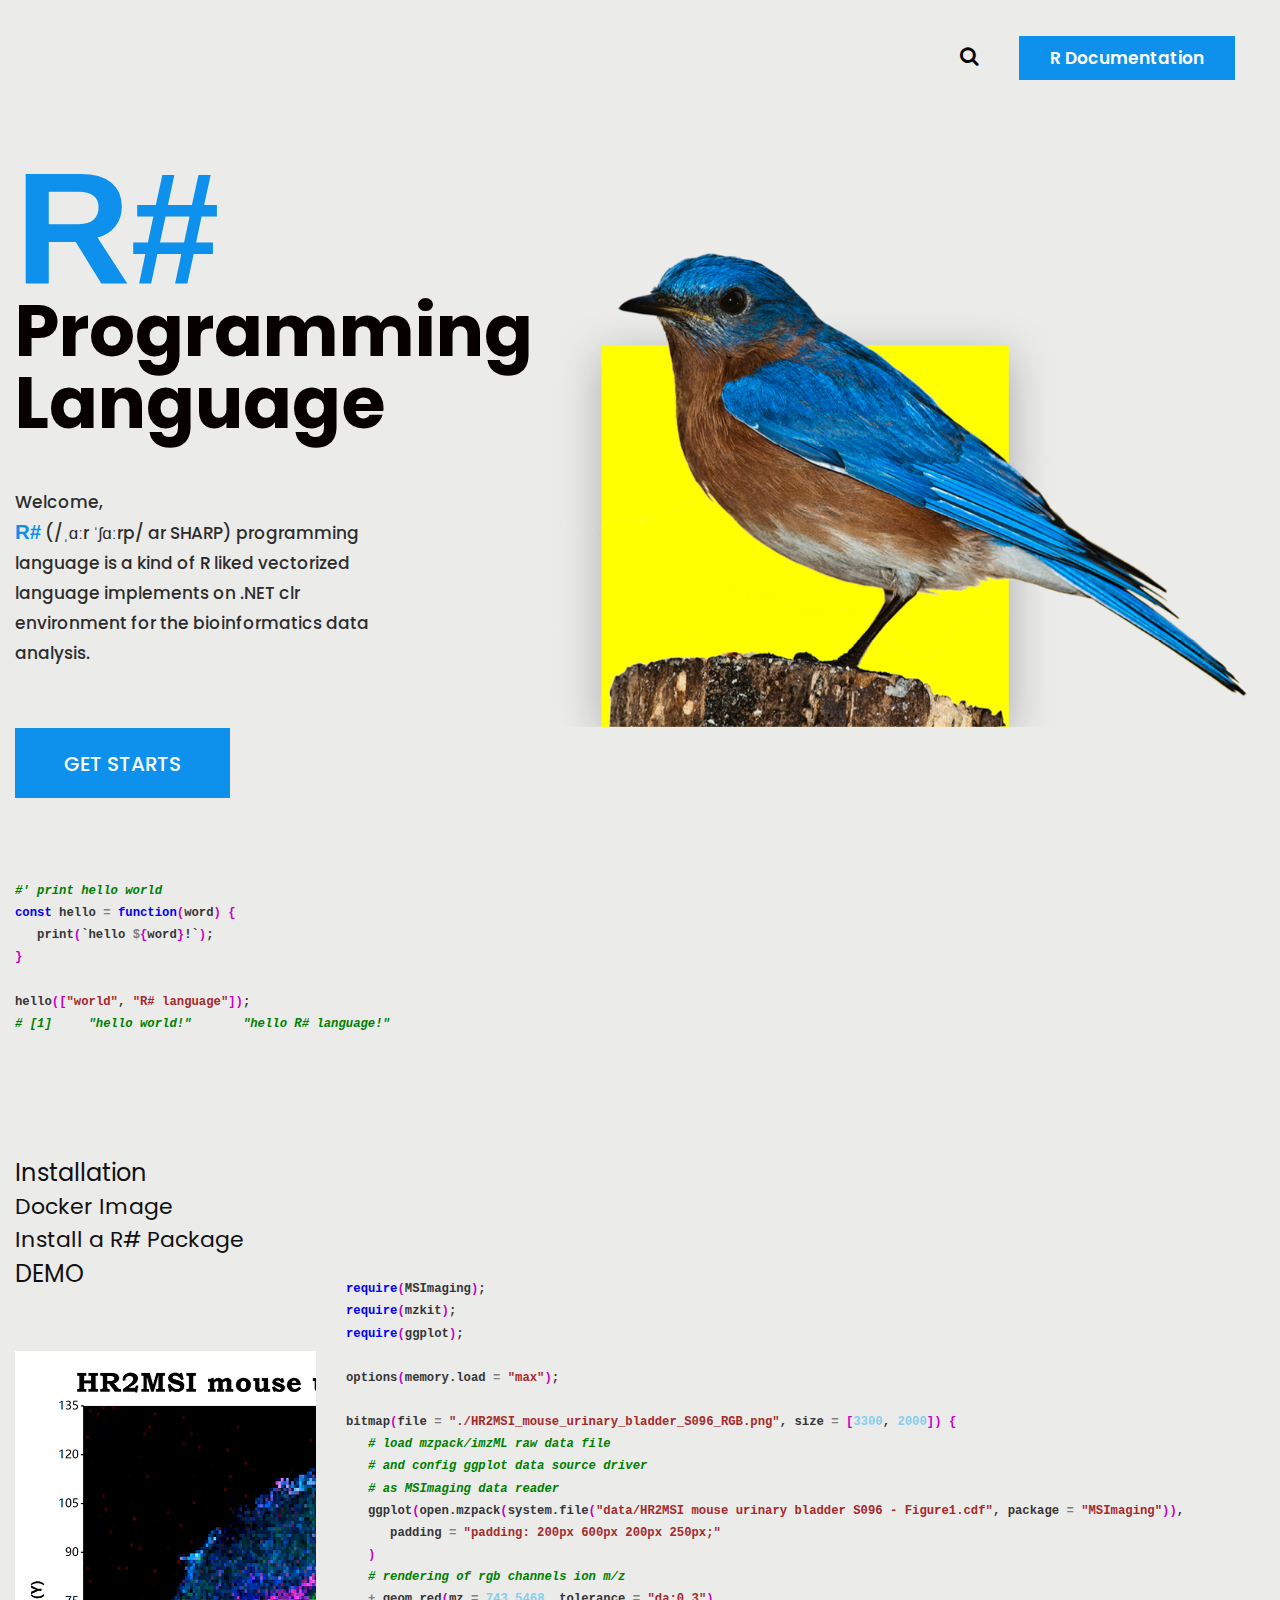
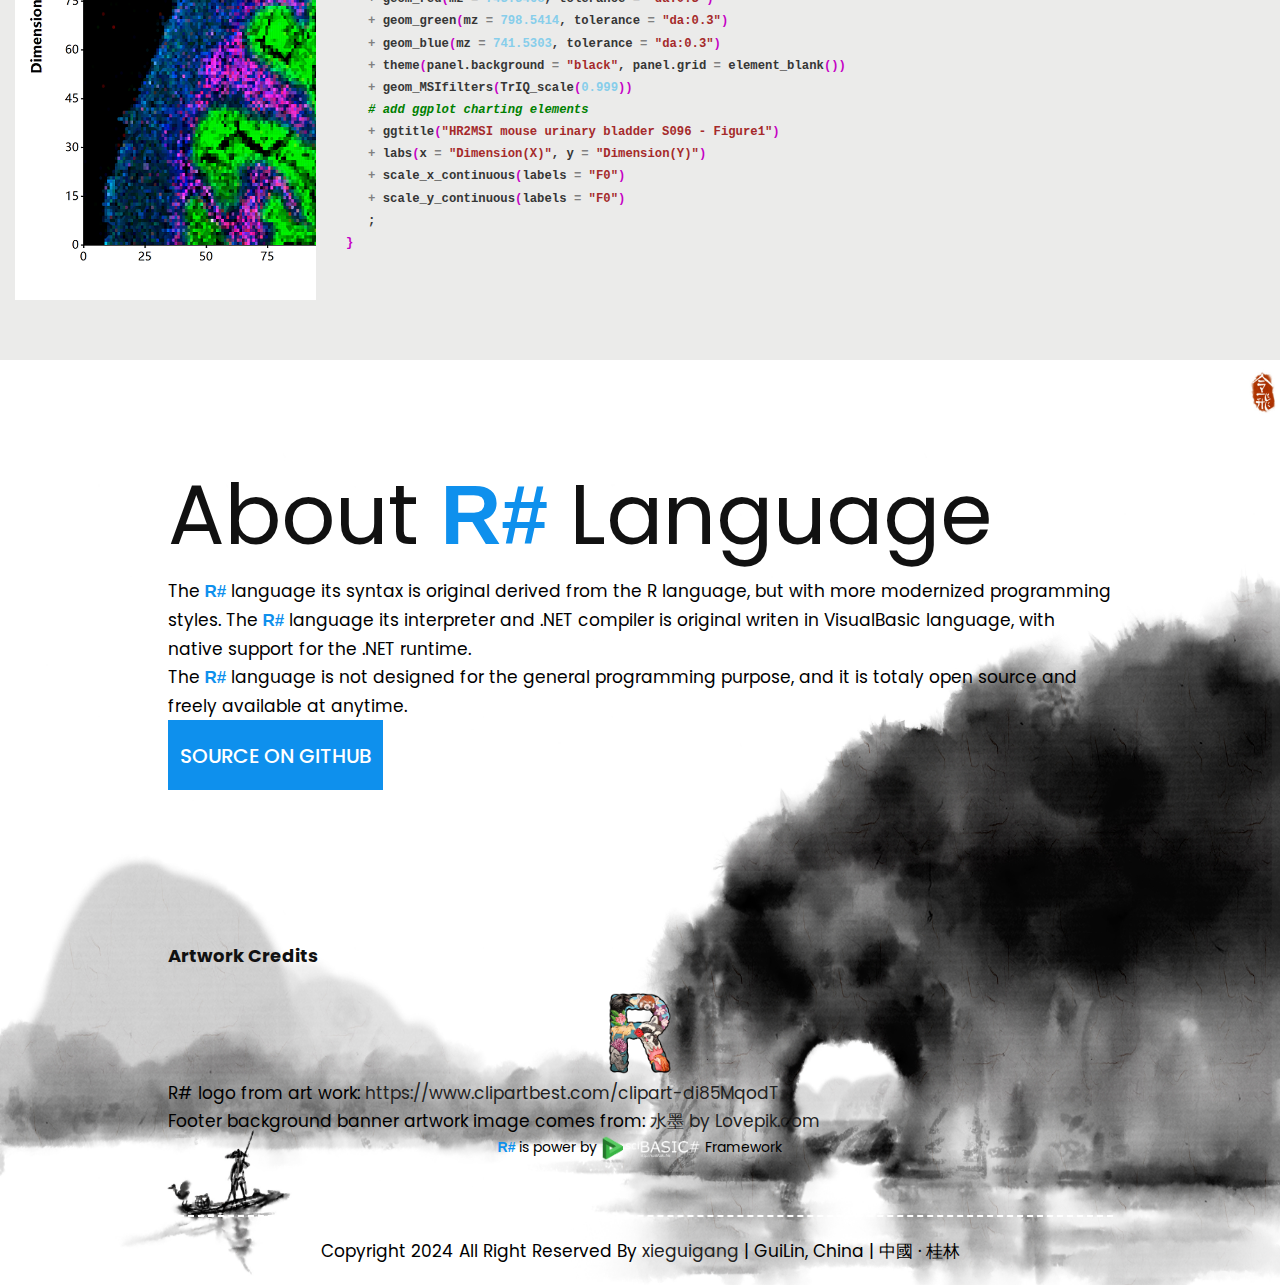
==== commit 0a4c9333: "add footer banner imge" ====
--- a/index.html
+++ b/index.html
@@ -96,11 +96,13 @@
                         </div>
                      </div>
                   </div>
-                  <a class="carousel-control-prev" href="#myCarousel" role="button" data-slide="prev" style="display:none;">
+                  <a class="carousel-control-prev" href="#myCarousel" role="button" data-slide="prev"
+                     style="display:none;">
                      <i class="fa fa-angle-left" aria-hidden="true"></i>
                      <span class="sr-only">Previous</span>
                   </a>
-                  <a class="carousel-control-next" href="#myCarousel" role="button" data-slide="next" style="display:none;">
+                  <a class="carousel-control-next" href="#myCarousel" role="button" data-slide="next"
+                     style="display:none;">
                      <i class="fa fa-angle-right" aria-hidden="true"></i>
                      <span class="sr-only">Next</span>
                   </a>
@@ -170,13 +172,20 @@
       </div>
    </div>
    <!-- end slider section -->
-   <!-- about -->
-   <div id="about" class="about">
-      <div class="container">
-         <div class="row">
-            <div class="col-md-6 offset-md-6">
-               <div class="titlepage text_align_right">
-                  <h2>About <span class="rsharp_name">R#</span></h2>
+
+   <!-- footer -->
+   <footer style="min-height: 800px;">
+
+      <div class="footer" style="background-image: url(./assets/images/Lovepik_com-400163300-the-background-of-the-ink-and-wash-guilin-scenery.jpg); 
+      color:black;
+      height: 100%;
+      background-size: 100% 100%; 
+       background-repeat: no-repeat;">
+         <div class="container">
+            <div class="row">
+               <div class="col-md-10 offset-md-1 border-top1">
+
+                  <h2 style="font-size: 6em;">About <span class="rsharp_name">R#</span> Language</h2>
                   <p>The <span class="rsharp_name">R#</span> language its syntax is original derived from the R
                      language, but with more modernized
                      programming styles. The <span class="rsharp_name">R#</span> language its interpreter and .NET
@@ -189,35 +198,30 @@
                      and freely available at anytime.
                   </p>
                   <a class="read_more" href="https://github.com/rsharp-lang/R-sharp">Source on Github</a>
-               </div>
-            </div>
-         </div>
-      </div>
-   </div>
-   <!-- end about -->
-
-
-   <!-- footer -->
-   <footer>
-      <div class="footer">
-         <div class="container">
-            <div class="row">
-               <div class="col-md-10 offset-md-1 border-top1">
+
+<br />
+<br />
+<br />
+<br />
+<br />
+<br />
+                  <h3 style="font-weight: bold;">Artwork Credits</h3>
+
+                  <p>
                   <a class="logo_footer" href="/"><img src="assets/images/logo.png" alt="#" style="width:72px;" /></a>
-                  logo from art work: <a
+                  R# logo from art work: <a
                      href="https://www.clipartbest.com/clipart-di85MqodT">https://www.clipartbest.com/clipart-di85MqodT</a>
-                  <br />
+                  </p>
+                  <p>
+                     Footer background banner artwork image comes from: <a href="https://zh.lovepik.com/images/illustration-1122635.html">水墨  by Lovepik.com</a>
+                  </p>
                </div>
 
                <div class="col-md-10 offset-md-1 text_align_center">
-                  <ul class="text_align_center">
-                     <li> <a href="https://github.com/xieguigang/sciBASIC"> <img src="assets/images/visualbasic.png"
-                              style="width: 320px;" /> </a></li>
-                  </ul>
-
                   <div>
                      <span class="rsharp_name">R#</span> is power by <a
-                        href="https://github.com/xieguigang/sciBASIC">sciBASIC#</a>
+                        href="https://github.com/xieguigang/sciBASIC"><img src="assets/images/visualbasic.png"
+                        style="width: 100px;" /></a> Framework
                   </div>
                </div>
             </div>
@@ -228,7 +232,7 @@
                   <div class="col-md-10 offset-md-1">
                      <p>Copyright 2024 All Right Reserved By <a
                            href="mailto://xie.guigang@gcmodeller.org">xieguigang</a>
-                        |
+                        | GuiLin, China |
                         中國 · 桂林</p>
                   </div>
                </div>
--- a/assets/css/style.css
+++ b/assets/css/style.css
@@ -898,7 +898,7 @@
 .footer {
      background: #00275b;
      padding-top: 90px;
-     color: white;
+     color: black;
 }
 
 .logo_footer {
@@ -959,33 +959,33 @@
 
 ul.social_icon li a:hover {
      background: #00aeef;
-     color: #fff;
+     /* color: #fff; */
      transform: rotate(360deg);
      transition: ease-in all 0.7s;
 }
 
 .copyright p {
      margin-top: 54px;
-     color: white;
+     /* color: white; */
      padding: 20px 0px;
      border-top: dashed #ffffff 2px;
 }
 
-.copyright a {
+/* .copyright a {
      color: white;
-}
+} */
 
 .copyright a:hover {
      color: #00aeef;
 }
 
-.footer a {
+/* .footer a {
      color: white;
 }
 
 .footer a:hover {
      color: #00aeef;
-}
+} */
 
 /** end footer **/
 
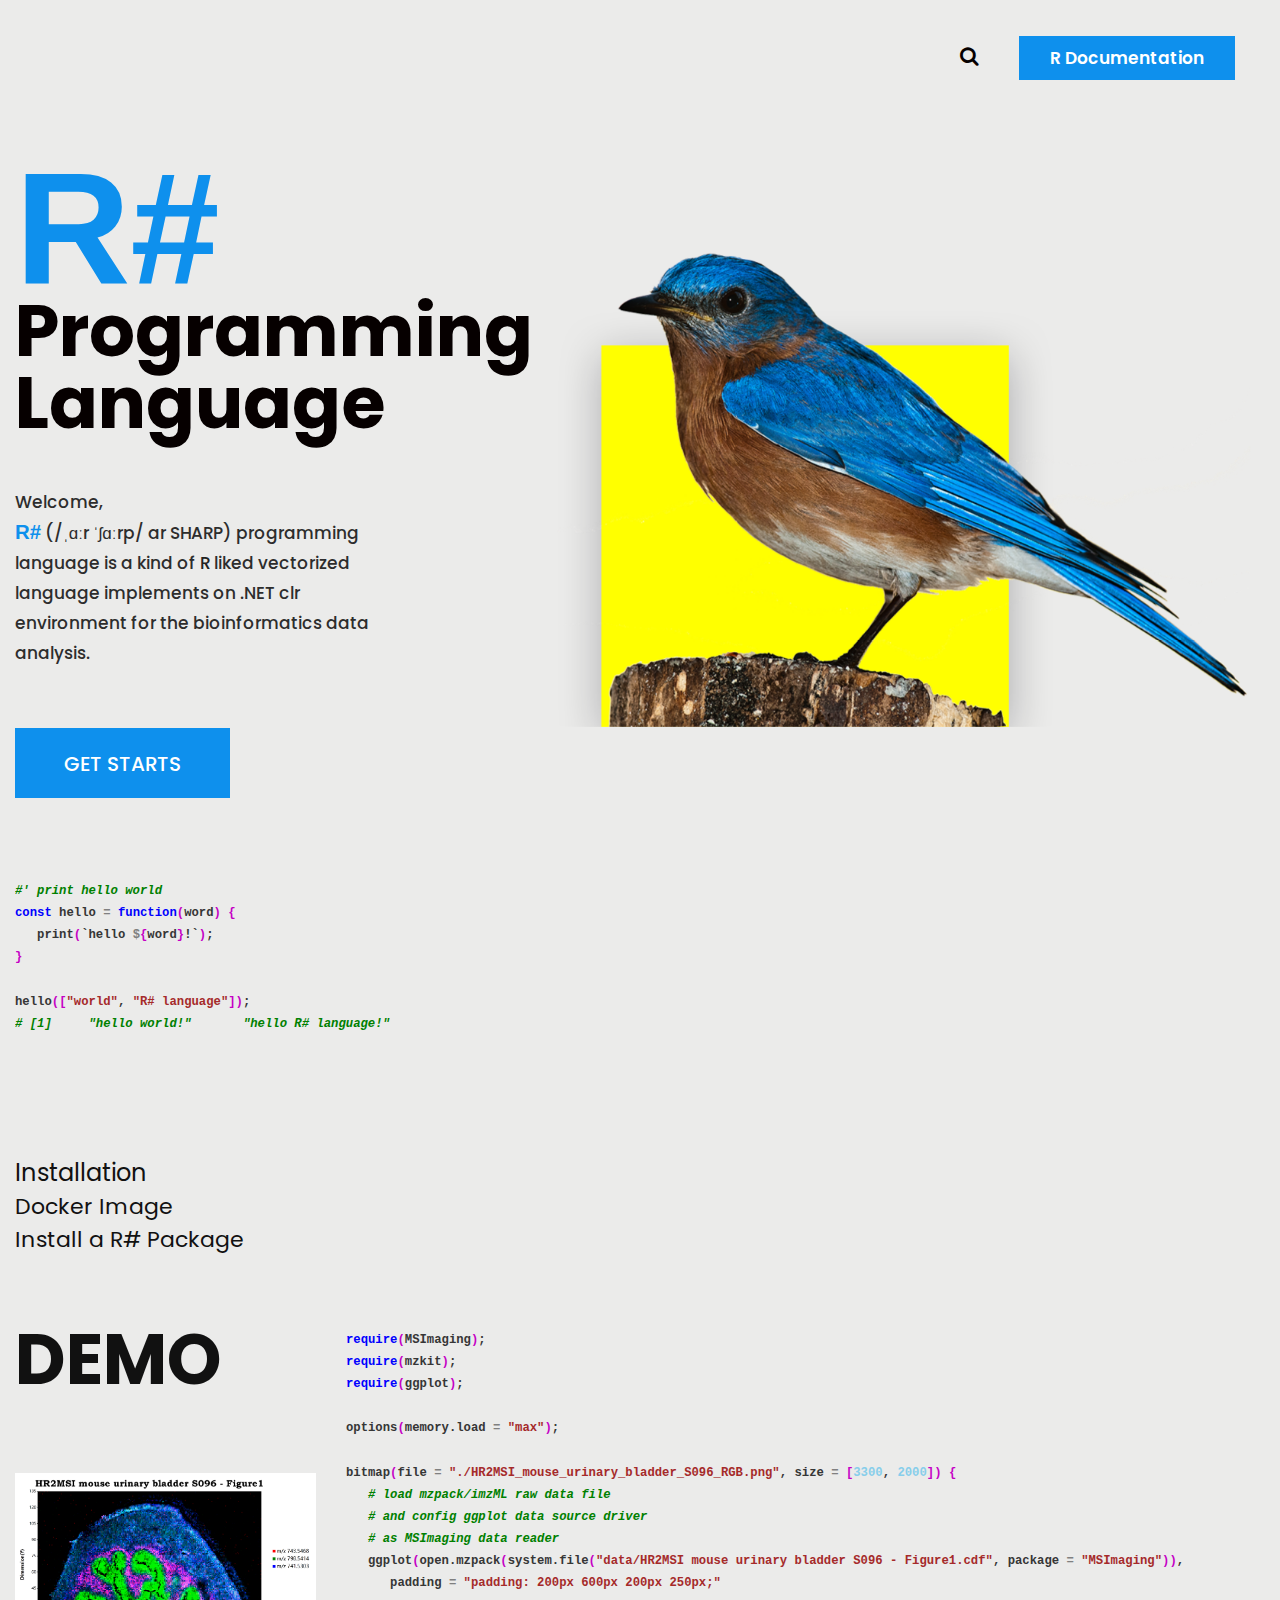
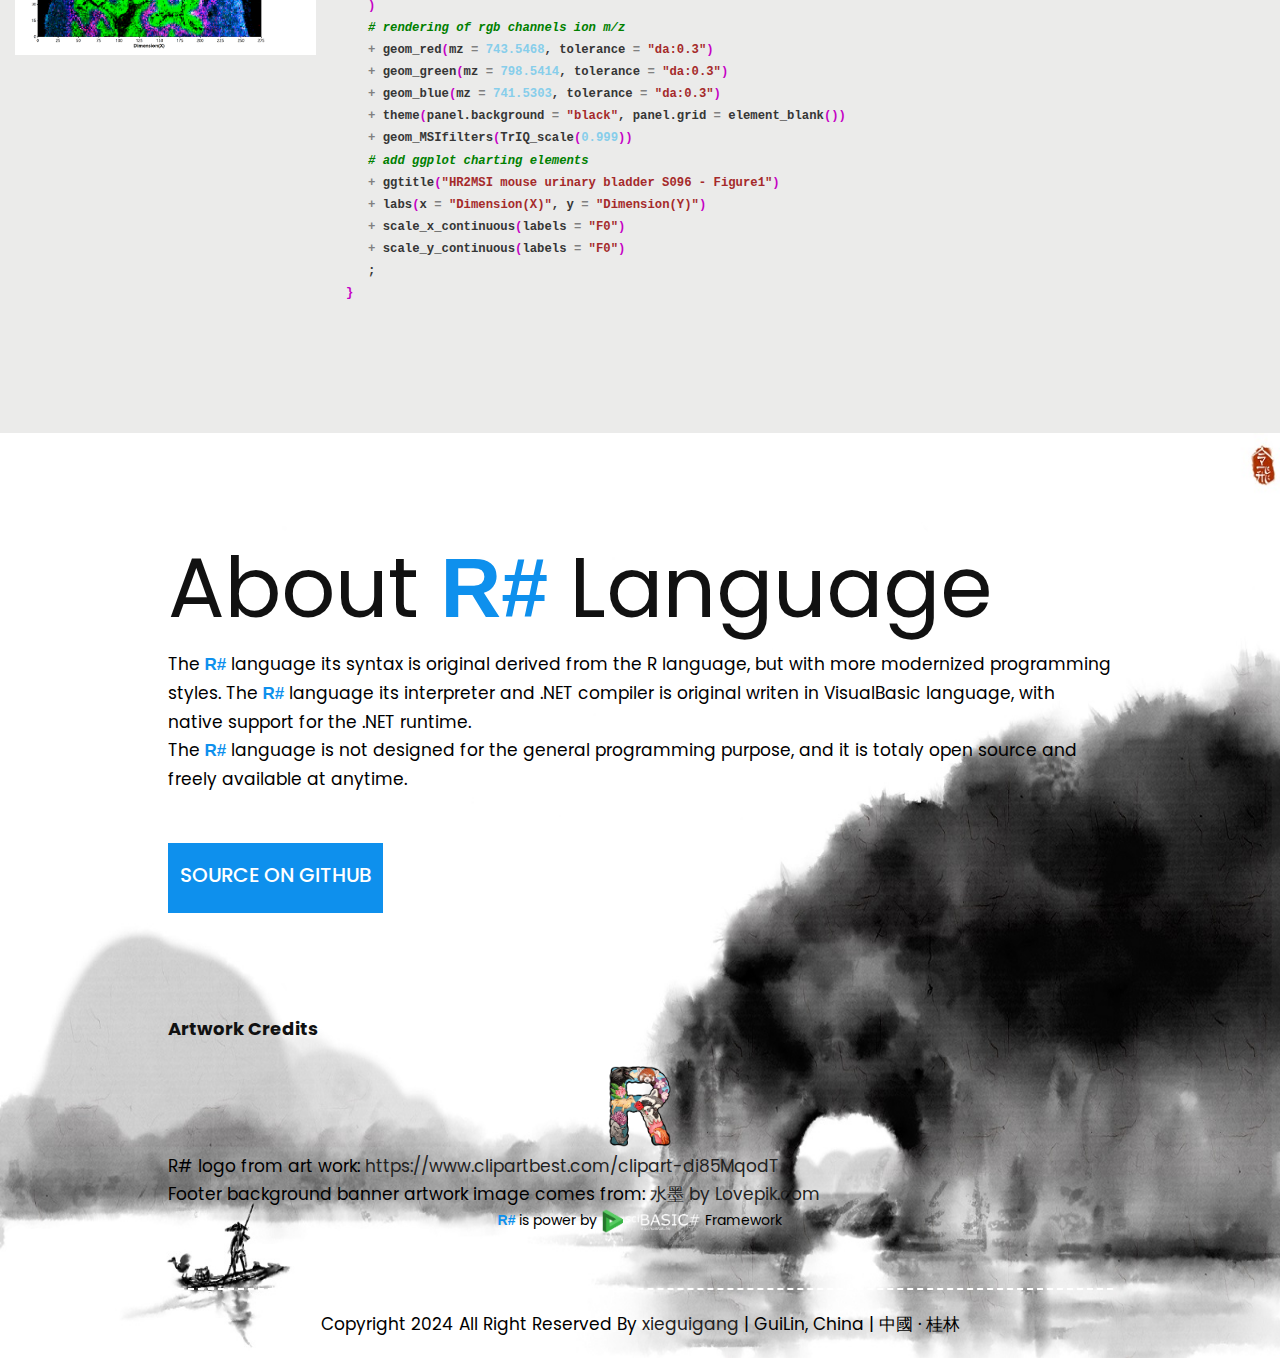
==== commit fc9ab8ce: "Update index.html" ====
--- a/index.html
+++ b/index.html
@@ -118,18 +118,15 @@
             </div>
          </div>
 
+         <br />
+         <br />
+
          <div class="row">
             <div class="col">
 
-               <h1>DEMO</h1>
-
-               <div class="banner_img" style="
-                           background-image: url(assets/images/HR2MSI_mouse_urinary_bladder_S096_RGB.png);
-                           background-repeat: no-repeat; height:100%;">
-
-               </div>
-
-
+               <h1 style="font-weight: bold; font-size: 5em;">DEMO</h1>
+
+               <img class="banner_img" src="./assets/images/HR2MSI_mouse_urinary_bladder_S096_RGB.png" />
 
             </div>
             <div class="col">
@@ -163,7 +160,8 @@
    + scale_y_continuous(labels = "F0")
    ;
 }         
-</code></pre>
+</code>
+</pre>
 
                </figure>
             </div>
@@ -197,23 +195,29 @@
                      purpose, and it is totaly open source
                      and freely available at anytime.
                   </p>
-                  <a class="read_more" href="https://github.com/rsharp-lang/R-sharp">Source on Github</a>
-
-<br />
-<br />
-<br />
-<br />
-<br />
-<br />
+                  <br />
+                  <br />
+                  <p>
+                     <a class="read_more" href="https://github.com/rsharp-lang/R-sharp">Source on Github</a>
+                  </p>
+
+                
+                  <br />
+                  <br />
+                  <br />
+                  <br />
+
                   <h3 style="font-weight: bold;">Artwork Credits</h3>
 
                   <p>
-                  <a class="logo_footer" href="/"><img src="assets/images/logo.png" alt="#" style="width:72px;" /></a>
-                  R# logo from art work: <a
-                     href="https://www.clipartbest.com/clipart-di85MqodT">https://www.clipartbest.com/clipart-di85MqodT</a>
-                  </p>
-                  <p>
-                     Footer background banner artwork image comes from: <a href="https://zh.lovepik.com/images/illustration-1122635.html">水墨  by Lovepik.com</a>
+                     <a class="logo_footer" href="/"><img src="assets/images/logo.png" alt="#"
+                           style="width:72px;" /></a>
+                     R# logo from art work: <a
+                        href="https://www.clipartbest.com/clipart-di85MqodT">https://www.clipartbest.com/clipart-di85MqodT</a>
+                  </p>
+                  <p>
+                     Footer background banner artwork image comes from: <a
+                        href="https://zh.lovepik.com/images/illustration-1122635.html">水墨 by Lovepik.com</a>
                   </p>
                </div>
 
@@ -221,7 +225,7 @@
                   <div>
                      <span class="rsharp_name">R#</span> is power by <a
                         href="https://github.com/xieguigang/sciBASIC"><img src="assets/images/visualbasic.png"
-                        style="width: 100px;" /></a> Framework
+                           style="width: 100px;" /></a> Framework
                   </div>
                </div>
             </div>
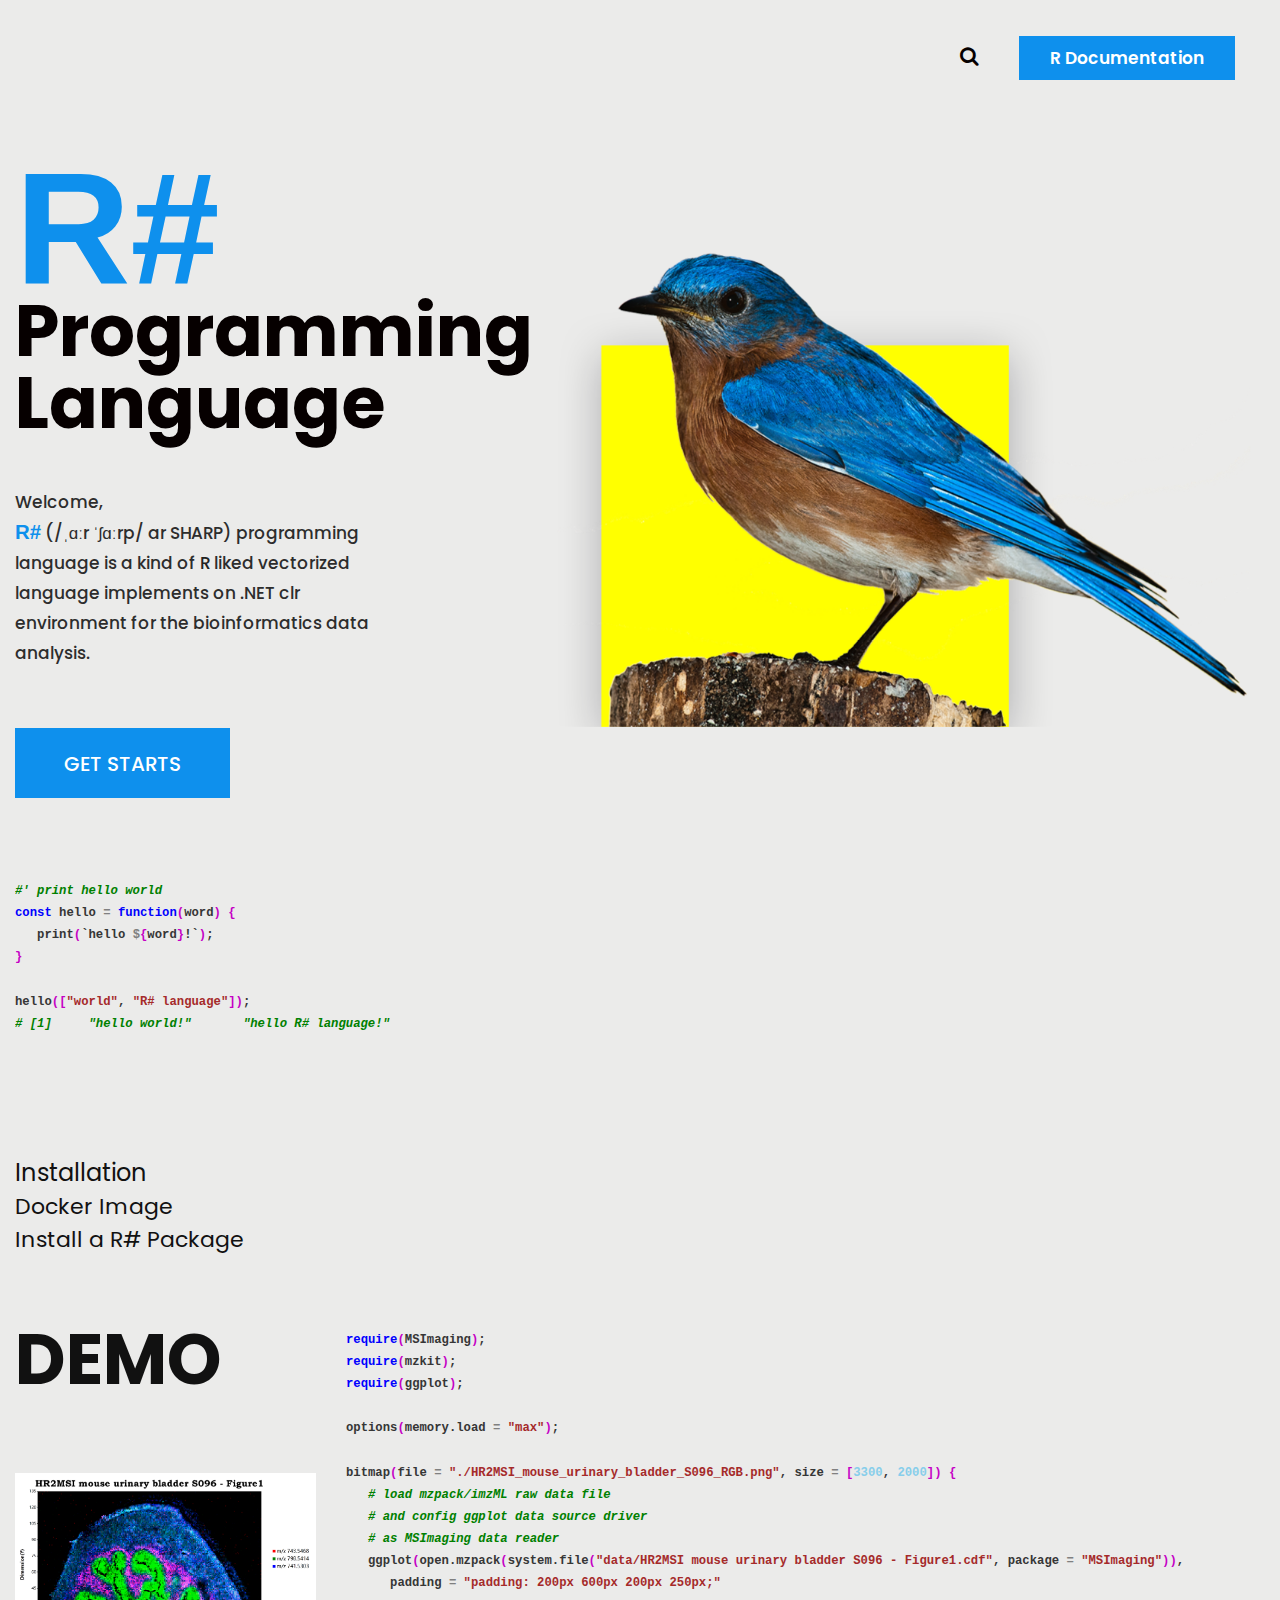
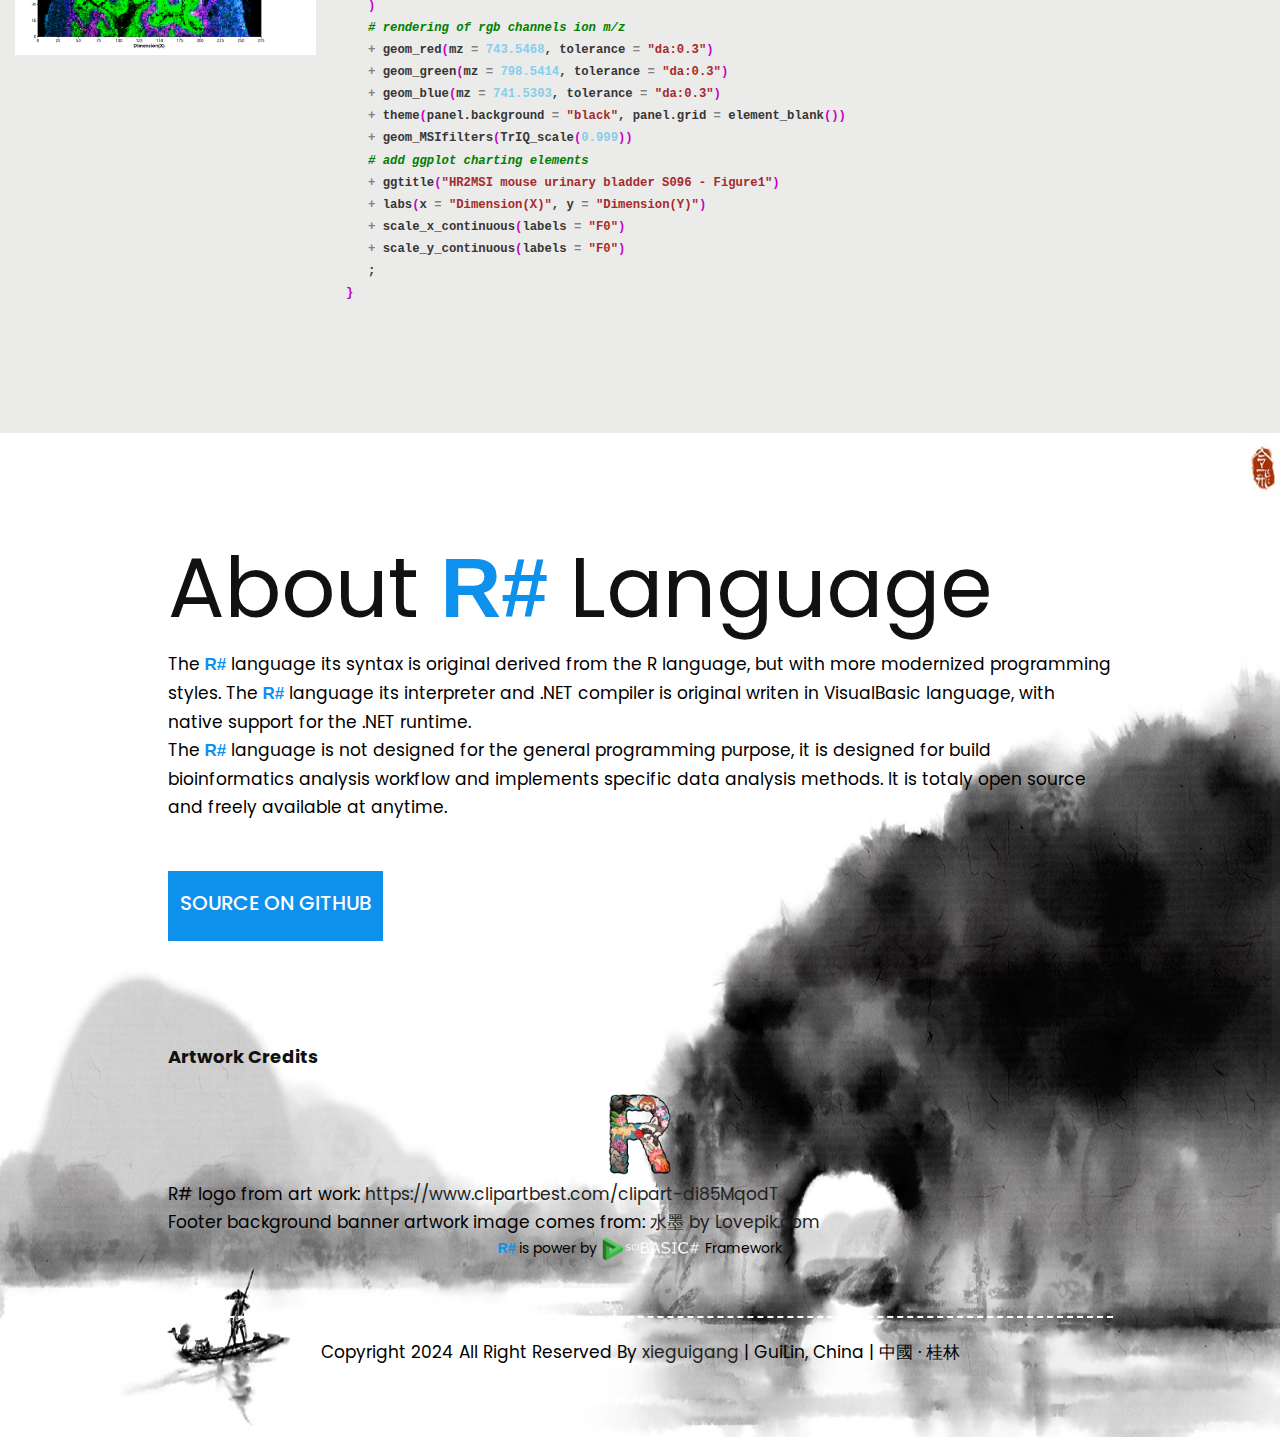
==== commit 33431044: "Update index.html" ====
--- a/index.html
+++ b/index.html
@@ -192,7 +192,8 @@
 
                      <br />
                      The <span class="rsharp_name">R#</span> language is not designed for the general programming
-                     purpose, and it is totaly open source
+                     purpose, it is designed for build bioinformatics analysis workflow and implements specific data
+                     analysis methods. It is totaly open source
                      and freely available at anytime.
                   </p>
                   <br />
@@ -201,7 +202,7 @@
                      <a class="read_more" href="https://github.com/rsharp-lang/R-sharp">Source on Github</a>
                   </p>
 
-                
+
                   <br />
                   <br />
                   <br />
@@ -238,6 +239,8 @@
                            href="mailto://xie.guigang@gcmodeller.org">xieguigang</a>
                         | GuiLin, China |
                         中國 · 桂林</p>
+                     <br />
+                     <br />
                   </div>
                </div>
             </div>
